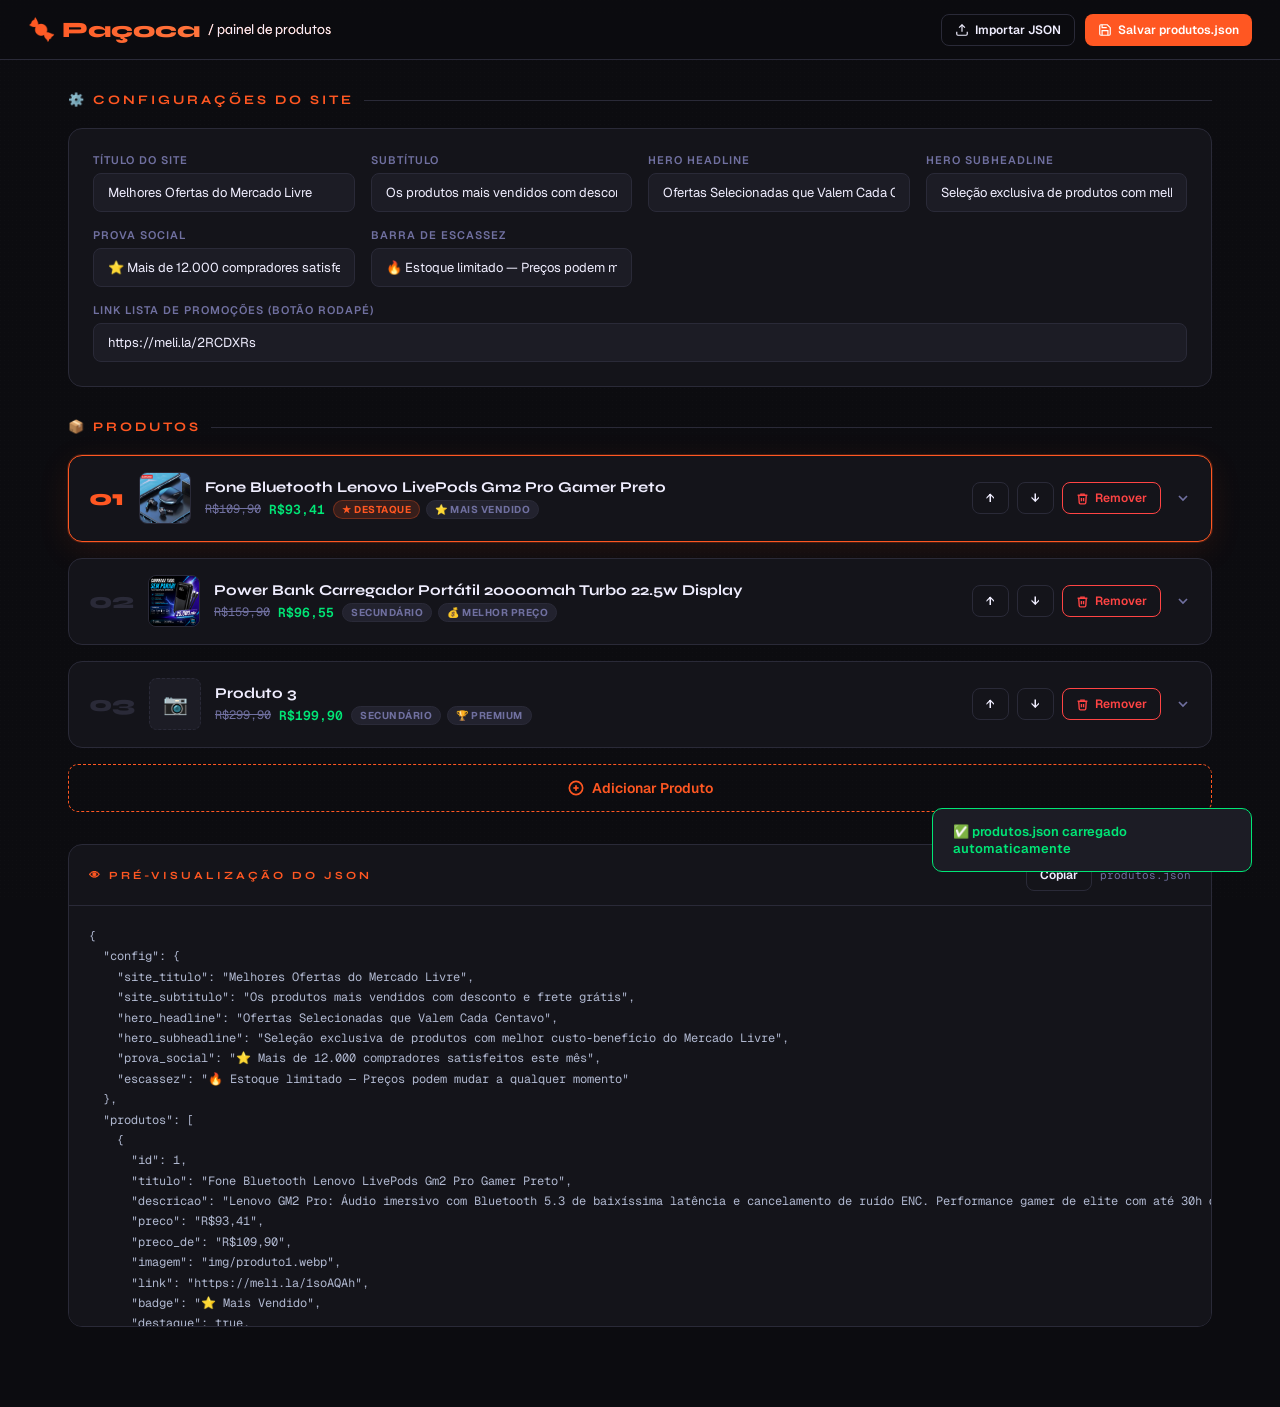
==== pacoca.html @ 9edb5cbd "inlc pacoca" ====
<!DOCTYPE html>
<html lang="pt-BR">
<head>
<meta charset="UTF-8"/>
<meta name="viewport" content="width=device-width,initial-scale=1"/>
<title>🍬 Paçoca — Painel de Produtos</title>
<link rel="preconnect" href="https://fonts.googleapis.com"/>
<link href="https://fonts.googleapis.com/css2?family=Syne:wght@700;800&family=Geist+Mono:wght@400;500&family=Geist:wght@400;500;600&display=swap" rel="stylesheet"/>
<style>
:root{
  --bg:#0c0c10;
  --surface:#14141a;
  --surface2:#1c1c25;
  --border:#2a2a38;
  --orange:#ff5722;
  --orange2:#ff8a50;
  --green:#00e676;
  --red:#ff4444;
  --yellow:#ffc107;
  --text:#f0eeff;
  --muted:#7070a0;
  --ft:'Syne',sans-serif;
  --fb:'Geist',sans-serif;
  --fm:'Geist Mono',monospace;
}
*,*::before,*::after{box-sizing:border-box;margin:0;padding:0}
html{scroll-behavior:smooth}
body{background:var(--bg);color:var(--text);font-family:var(--fb);min-height:100vh;overflow-x:hidden}
a{color:inherit;text-decoration:none}
input,textarea,select{font-family:var(--fb)}

/* ── GRID NOISE OVERLAY ── */
body::before{
  content:'';position:fixed;inset:0;
  background-image:url("data:image/svg+xml,%3Csvg xmlns='http://www.w3.org/2000/svg' width='4' height='4'%3E%3Crect width='1' height='1' fill='rgba(255,255,255,0.015)'/%3E%3C/svg%3E");
  pointer-events:none;z-index:0
}

/* ── HEADER ── */
.hdr{
  position:sticky;top:0;z-index:100;
  background:rgba(12,12,16,0.92);
  backdrop-filter:blur(16px);
  border-bottom:1px solid var(--border);
  padding:0 28px;
  display:flex;align-items:center;justify-content:space-between;
  height:60px;
}
.hdr-logo{
  font-family:var(--ft);font-size:22px;font-weight:800;
  background:linear-gradient(120deg,var(--orange),var(--orange2));
  -webkit-background-clip:text;-webkit-text-fill-color:transparent;
  display:flex;align-items:center;gap:8px
}
.hdr-logo span{-webkit-text-fill-color:var(--text);font-size:14px;font-weight:400;color:var(--muted)}
.hdr-actions{display:flex;gap:10px}

/* ── BUTTONS ── */
.btn{
  display:inline-flex;align-items:center;gap:6px;
  padding:9px 18px;border-radius:8px;
  font-family:var(--fb);font-size:13px;font-weight:600;
  cursor:pointer;border:none;transition:all .18s;white-space:nowrap
}
.btn-primary{background:var(--orange);color:#fff}
.btn-primary:hover{background:#e64a19;transform:translateY(-1px)}
.btn-ghost{background:transparent;color:var(--text);border:1px solid var(--border)}
.btn-ghost:hover{border-color:var(--orange);color:var(--orange)}
.btn-danger{background:transparent;color:var(--red);border:1px solid var(--red)}
.btn-danger:hover{background:var(--red);color:#fff}
.btn-sm{padding:7px 13px;font-size:12px}
.btn-green{background:var(--green);color:#000}
.btn-green:hover{background:#00c060}

/* ── MAIN LAYOUT ── */
.wrap{max-width:1200px;margin:0 auto;padding:32px 28px 80px;position:relative;z-index:1}

/* ── SECTION TITLE ── */
.sec-title{
  font-family:var(--ft);font-size:13px;font-weight:700;
  letter-spacing:3px;text-transform:uppercase;
  color:var(--orange);margin-bottom:20px;
  display:flex;align-items:center;gap:10px
}
.sec-title::after{content:'';flex:1;height:1px;background:var(--border)}

/* ── CONFIG CARD ── */
.config-card{
  background:var(--surface);border:1px solid var(--border);
  border-radius:14px;padding:24px;margin-bottom:32px
}
.config-grid{
  display:grid;grid-template-columns:repeat(auto-fit,minmax(260px,1fr));
  gap:16px
}

/* ── FORM FIELDS ── */
.field{display:flex;flex-direction:column;gap:6px}
.field label{
  font-size:11px;font-weight:600;letter-spacing:1px;
  text-transform:uppercase;color:var(--muted)
}
.field input,.field textarea,.field select{
  background:var(--surface2);border:1px solid var(--border);
  border-radius:8px;padding:10px 14px;
  color:var(--text);font-size:13px;outline:none;
  transition:border-color .18s
}
.field input:focus,.field textarea:focus,.field select:focus{border-color:var(--orange)}
.field textarea{resize:vertical;min-height:80px;line-height:1.5}
.field input::placeholder,.field textarea::placeholder{color:var(--muted)}

/* ── PRODUTOS LIST ── */
.produtos-list{display:flex;flex-direction:column;gap:16px}

/* ── PRODUTO CARD ── */
.prod-card{
  background:var(--surface);border:1px solid var(--border);
  border-radius:14px;overflow:hidden;
  transition:border-color .2s
}
.prod-card:hover{border-color:rgba(255,87,34,.35)}

.prod-card.is-destaque{
  border-color:var(--orange);
  box-shadow:0 0 0 1px rgba(255,87,34,.2),0 8px 32px rgba(255,87,34,.1)
}

.prod-header{
  display:flex;align-items:center;gap:14px;
  padding:16px 20px;cursor:pointer;
  border-bottom:1px solid transparent;
  transition:border-color .18s
}
.prod-card.open .prod-header{border-color:var(--border)}

.prod-num{
  font-family:var(--ft);font-size:22px;font-weight:800;
  color:var(--border);min-width:36px;line-height:1
}
.prod-card.is-destaque .prod-num{color:var(--orange)}

.prod-thumb{
  width:52px;height:52px;border-radius:8px;
  object-fit:cover;background:var(--surface2);
  border:1px solid var(--border);flex-shrink:0
}
.prod-thumb-empty{
  width:52px;height:52px;border-radius:8px;
  background:var(--surface2);border:1px dashed var(--border);
  flex-shrink:0;display:flex;align-items:center;justify-content:center;
  color:var(--muted);font-size:20px
}

.prod-info{flex:1;min-width:0}
.prod-name{
  font-family:var(--ft);font-size:15px;font-weight:700;
  white-space:nowrap;overflow:hidden;text-overflow:ellipsis;
  margin-bottom:4px
}
.prod-meta{display:flex;align-items:center;gap:8px;flex-wrap:wrap}
.prod-price{font-size:13px;color:var(--green);font-weight:600;font-family:var(--fm)}
.prod-price-old{font-size:12px;color:var(--muted);text-decoration:line-through;font-family:var(--fm)}

.prod-badges{display:flex;gap:6px;align-items:center}
.badge{
  font-size:10px;font-weight:700;letter-spacing:.5px;
  text-transform:uppercase;padding:2px 8px;border-radius:50px
}
.badge-dest{background:rgba(255,87,34,.15);color:var(--orange);border:1px solid rgba(255,87,34,.3)}
.badge-sec{background:rgba(112,112,160,.15);color:var(--muted);border:1px solid var(--border)}

.prod-actions{display:flex;gap:8px;flex-shrink:0}

.chevron{
  transition:transform .22s;color:var(--muted);
  display:flex;align-items:center
}
.prod-card.open .chevron{transform:rotate(180deg)}

/* ── PROD FORM ── */
.prod-form{
  padding:20px;
  display:none;
  flex-direction:column;gap:0
}
.prod-card.open .prod-form{display:flex}

.form-grid{
  display:grid;
  grid-template-columns:repeat(auto-fit,minmax(240px,1fr));
  gap:14px;margin-bottom:14px
}
.form-grid-3{grid-template-columns:1fr 1fr 1fr}
.form-full{grid-column:1/-1}

.form-section-label{
  font-size:10px;font-weight:700;letter-spacing:2px;
  text-transform:uppercase;color:var(--muted);
  padding:12px 0 8px;border-top:1px solid var(--border);
  margin-top:6px
}

/* checkbox destaque */
.destaque-toggle{
  display:flex;align-items:center;gap:10px;
  padding:12px 16px;border-radius:8px;
  background:var(--surface2);border:1px solid var(--border);
  cursor:pointer;transition:border-color .18s;
  font-size:13px;font-weight:500
}
.destaque-toggle:has(input:checked){
  border-color:var(--orange);background:rgba(255,87,34,.06)
}
.destaque-toggle input{accent-color:var(--orange);width:16px;height:16px}

/* imagem preview */
.img-field{display:flex;gap:12px;align-items:flex-start}
.img-preview-box{
  width:80px;height:80px;border-radius:8px;
  background:var(--surface2);border:1px dashed var(--border);
  overflow:hidden;flex-shrink:0;display:flex;align-items:center;
  justify-content:center;color:var(--muted);font-size:24px
}
.img-preview-box img{width:100%;height:100%;object-fit:cover}
.img-field .field{flex:1}

/* ── ADD BUTTON ── */
.add-wrap{
  display:flex;justify-content:center;
  margin-top:8px
}
.btn-add{
  display:flex;align-items:center;gap:8px;
  background:transparent;color:var(--orange);
  border:1.5px dashed var(--orange);
  border-radius:10px;padding:14px 28px;
  font-family:var(--fb);font-size:14px;font-weight:600;
  cursor:pointer;transition:all .18s;width:100%
  ;justify-content:center
}
.btn-add:hover{background:rgba(255,87,34,.06)}

/* ── TOAST ── */
.toast{
  position:fixed;bottom:28px;right:28px;z-index:999;
  background:var(--surface2);border:1px solid var(--border);
  border-radius:10px;padding:14px 20px;
  font-size:13px;font-weight:600;
  display:flex;align-items:center;gap:8px;
  transform:translateY(80px);opacity:0;
  transition:all .28s cubic-bezier(.34,1.56,.64,1);
  pointer-events:none;max-width:320px
}
.toast.show{transform:translateY(0);opacity:1}
.toast.ok{border-color:var(--green);color:var(--green)}
.toast.err{border-color:var(--red);color:var(--red)}

/* ── JSON PREVIEW ── */
.json-wrap{
  background:var(--surface);border:1px solid var(--border);
  border-radius:14px;overflow:hidden;margin-top:32px
}
.json-header{
  padding:14px 20px;border-bottom:1px solid var(--border);
  display:flex;align-items:center;justify-content:space-between
}
.json-header span{font-family:var(--fm);font-size:12px;color:var(--muted)}
#json-out{
  font-family:var(--fm);font-size:12px;line-height:1.7;
  padding:20px;color:#b0b8d0;max-height:420px;overflow:auto;
  white-space:pre;background:var(--surface)
}

/* ── EMPTY STATE ── */
.empty-img{
  text-align:center;padding:40px 20px;
  color:var(--muted);font-size:13px
}
.empty-img .ico{font-size:40px;margin-bottom:8px}

/* ── RESPONSIVE ── */
@media(max-width:600px){
  .wrap{padding:20px 16px 80px}
  .hdr{padding:0 16px}
  .form-grid-3{grid-template-columns:1fr 1fr}
  .prod-actions .btn span{display:none}
}
</style>
</head>
<body>

<!-- HEADER -->
<header class="hdr">
  <div class="hdr-logo">
    🍬 Paçoca
    <span>/ painel de produtos</span>
  </div>
  <div class="hdr-actions">
    <button class="btn btn-ghost btn-sm" onclick="importarJSON()">
      <svg width="14" height="14" viewBox="0 0 24 24" fill="none" stroke="currentColor" stroke-width="2"><path d="M21 15v4a2 2 0 0 1-2 2H5a2 2 0 0 1-2-2v-4"/><polyline points="17 8 12 3 7 8"/><line x1="12" y1="3" x2="12" y2="15"/></svg>
      Importar JSON
    </button>
    <button class="btn btn-primary btn-sm" onclick="salvarJSON()">
      <svg width="14" height="14" viewBox="0 0 24 24" fill="none" stroke="currentColor" stroke-width="2"><path d="M19 21H5a2 2 0 0 1-2-2V5a2 2 0 0 1 2-2h11l5 5v11a2 2 0 0 1-2 2z"/><polyline points="17 21 17 13 7 13 7 21"/><polyline points="7 3 7 8 15 8"/></svg>
      Salvar produtos.json
    </button>
  </div>
</header>

<div class="wrap">

  <!-- CONFIG GERAL -->
  <div class="sec-title">⚙️ Configurações do Site</div>
  <div class="config-card">
    <div class="config-grid">
      <div class="field">
        <label>Título do Site</label>
        <input id="cfg-titulo" type="text" placeholder="Melhores Ofertas do Mercado Livre"/>
      </div>
      <div class="field">
        <label>Subtítulo</label>
        <input id="cfg-subtitulo" type="text" placeholder="Os produtos mais vendidos..."/>
      </div>
      <div class="field">
        <label>Hero Headline</label>
        <input id="cfg-hero" type="text" placeholder="Ofertas Selecionadas..."/>
      </div>
      <div class="field">
        <label>Hero Subheadline</label>
        <input id="cfg-herosub" type="text" placeholder="Seleção exclusiva..."/>
      </div>
      <div class="field">
        <label>Prova Social</label>
        <input id="cfg-prova" type="text" placeholder="⭐ Mais de 12.000 compradores..."/>
      </div>
      <div class="field">
        <label>Barra de Escassez</label>
        <input id="cfg-escassez" type="text" placeholder="🔥 Estoque limitado..."/>
      </div>
      <div class="field" style="grid-column:1/-1">
        <label>Link Lista de Promoções (botão rodapé)</label>
        <input id="cfg-lista" type="url" placeholder="https://meli.la/..."/>
      </div>
    </div>
  </div>

  <!-- PRODUTOS -->
  <div class="sec-title">📦 Produtos</div>
  <div id="produtos-list" class="produtos-list"></div>

  <div class="add-wrap" style="margin-top:16px">
    <button class="btn-add" onclick="adicionarProduto()">
      <svg width="16" height="16" viewBox="0 0 24 24" fill="none" stroke="currentColor" stroke-width="2.5"><circle cx="12" cy="12" r="10"/><line x1="12" y1="8" x2="12" y2="16"/><line x1="8" y1="12" x2="16" y2="12"/></svg>
      Adicionar Produto
    </button>
  </div>

  <!-- JSON PREVIEW -->
  <div class="json-wrap">
    <div class="json-header">
      <div class="sec-title" style="margin:0;font-size:11px">👁 Pré-visualização do JSON</div>
      <div style="display:flex;gap:8px">
        <button class="btn btn-ghost btn-sm" onclick="copiarJSON()">Copiar</button>
        <span style="font-family:var(--fm);font-size:11px;color:var(--muted);align-self:center">produtos.json</span>
      </div>
    </div>
    <pre id="json-out">// Preencha os campos acima e clique em "Salvar" para gerar o JSON</pre>
  </div>

</div>

<!-- TOAST -->
<div class="toast" id="toast"></div>

<!-- INPUT IMPORTAR (hidden) -->
<input type="file" id="file-import" accept=".json" style="display:none" onchange="lerArquivo(event)"/>

<script>
/* =============================================
   ESTADO
   ============================================= */
let estado = {
  config: {
    site_titulo: 'Melhores Ofertas do Mercado Livre',
    site_subtitulo: 'Os produtos mais vendidos com desconto e frete grátis',
    hero_headline: 'Ofertas Selecionadas que Valem Cada Centavo',
    hero_subheadline: 'Seleção exclusiva de produtos com melhor custo-benefício do Mercado Livre',
    prova_social: '⭐ Mais de 12.000 compradores satisfeitos este mês',
    escassez: '🔥 Estoque limitado — Preços podem mudar a qualquer momento'
  },
  produtos: [],
  link_lista_promocoes: ''
};

let nextId = 10;

/* =============================================
   INIT — carrega produtos.json se estiver no mesmo servidor
   ============================================= */
window.addEventListener('DOMContentLoaded', async () => {
  // tenta carregar produtos.json automaticamente
  try {
    const r = await fetch('produtos.json');
    if (r.ok) {
      const data = await r.json();
      carregarEstado(data);
      toast('✅ produtos.json carregado automaticamente', 'ok');
    } else { throw new Error(); }
  } catch {
    // sem arquivo: cria exemplo vazio
    carregarEstado(estado);
  }
});

function carregarEstado(data) {
  if (data.config)  Object.assign(estado.config, data.config);
  if (data.produtos) estado.produtos = data.produtos.map(p => ({ ...p }));
  if (data.link_lista_promocoes) estado.link_lista_promocoes = data.link_lista_promocoes;

  // max id
  nextId = Math.max(0, ...estado.produtos.map(p => p.id || 0)) + 1;

  preencherConfig();
  renderizarTodos();
  atualizarJSON();
}

/* =============================================
   CONFIG
   ============================================= */
function preencherConfig() {
  const c = estado.config;
  setVal('cfg-titulo',   c.site_titulo);
  setVal('cfg-subtitulo',c.site_subtitulo);
  setVal('cfg-hero',     c.hero_headline);
  setVal('cfg-herosub',  c.hero_subheadline);
  setVal('cfg-prova',    c.prova_social);
  setVal('cfg-escassez', c.escassez);
  setVal('cfg-lista',    estado.link_lista_promocoes);
}

function lerConfig() {
  estado.config.site_titulo       = getVal('cfg-titulo');
  estado.config.site_subtitulo    = getVal('cfg-subtitulo');
  estado.config.hero_headline     = getVal('cfg-hero');
  estado.config.hero_subheadline  = getVal('cfg-herosub');
  estado.config.prova_social      = getVal('cfg-prova');
  estado.config.escassez          = getVal('cfg-escassez');
  estado.link_lista_promocoes     = getVal('cfg-lista');
}

// atualiza JSON ao digitar nos campos de config
['cfg-titulo','cfg-subtitulo','cfg-hero','cfg-herosub','cfg-prova','cfg-escassez','cfg-lista']
  .forEach(id => {
    document.getElementById(id)?.addEventListener('input', () => { lerConfig(); atualizarJSON(); });
  });

/* =============================================
   RENDERIZAR LISTA DE PRODUTOS
   ============================================= */
function renderizarTodos() {
  const lista = document.getElementById('produtos-list');
  lista.innerHTML = '';
  estado.produtos.forEach((p, i) => {
    lista.appendChild(criarCardProduto(p, i));
  });
}

function criarCardProduto(p, idx) {
  const isDestaque = !!p.destaque;
  const div = document.createElement('div');
  div.className = 'prod-card' + (isDestaque ? ' is-destaque' : '');
  div.id = 'prod-card-' + p.id;

  const thumbHtml = p.imagem
    ? `<img class="prod-thumb" src="${p.imagem}" alt="" onerror="this.style.display='none';this.nextElementSibling.style.display='flex'"/><div class="prod-thumb-empty" style="display:none">📷</div>`
    : `<div class="prod-thumb-empty">📷</div>`;

  div.innerHTML = `
    <div class="prod-header" onclick="toggleCard(${p.id})">
      <div class="prod-num">${String(idx + 1).padStart(2,'0')}</div>
      ${thumbHtml}
      <div class="prod-info">
        <div class="prod-name">${p.titulo || 'Novo Produto'}</div>
        <div class="prod-meta">
          ${p.preco_de ? `<span class="prod-price-old">${p.preco_de}</span>` : ''}
          ${p.preco    ? `<span class="prod-price">${p.preco}</span>` : ''}
          <div class="prod-badges">
            <span class="badge ${isDestaque ? 'badge-dest' : 'badge-sec'}">${isDestaque ? '★ Destaque' : 'Secundário'}</span>
            ${p.badge ? `<span class="badge badge-sec">${p.badge}</span>` : ''}
          </div>
        </div>
      </div>
      <div class="prod-actions">
        <button class="btn btn-ghost btn-sm" onclick="event.stopPropagation();moverProduto(${p.id},-1)" title="Mover para cima">↑</button>
        <button class="btn btn-ghost btn-sm" onclick="event.stopPropagation();moverProduto(${p.id},1)"  title="Mover para baixo">↓</button>
        <button class="btn btn-danger btn-sm" onclick="event.stopPropagation();removerProduto(${p.id})">
          <svg width="13" height="13" viewBox="0 0 24 24" fill="none" stroke="currentColor" stroke-width="2.5"><polyline points="3 6 5 6 21 6"/><path d="M19 6l-1 14a2 2 0 0 1-2 2H8a2 2 0 0 1-2-2L5 6"/><path d="M10 11v6"/><path d="M14 11v6"/><path d="M9 6V4h6v2"/></svg>
          <span>Remover</span>
        </button>
      </div>
      <div class="chevron">
        <svg width="16" height="16" viewBox="0 0 24 24" fill="none" stroke="currentColor" stroke-width="2.5"><polyline points="6 9 12 15 18 9"/></svg>
      </div>
    </div>

    <div class="prod-form" id="form-${p.id}">
      ${formProduto(p)}
    </div>
  `;

  return div;
}

function formProduto(p) {
  return `
    <!-- INFORMAÇÕES BÁSICAS -->
    <div class="form-section-label">Informações Básicas</div>
    <div class="form-grid">
      <div class="field form-full">
        <label>Título do Produto *</label>
        <input type="text" data-field="titulo" data-id="${p.id}"
          value="${esc(p.titulo)}" placeholder="Nome completo do produto"
          oninput="atualizarCampo(${p.id},'titulo',this.value)"/>
      </div>
      <div class="field form-full">
        <label>Descrição</label>
        <textarea data-field="descricao" data-id="${p.id}"
          placeholder="Descreva os benefícios e diferenciais do produto..."
          oninput="atualizarCampo(${p.id},'descricao',this.value)">${esc(p.descricao)}</textarea>
      </div>
    </div>

    <!-- IMAGEM -->
    <div class="form-section-label">Imagem do Produto</div>
    <div class="form-grid">
      <div class="field">
        <label>Nome do arquivo (pasta img/)</label>
        <div class="img-field">
          <div class="img-preview-box" id="prev-${p.id}">
            ${p.imagem ? `<img src="${p.imagem}" alt=""/>` : '📷'}
          </div>
          <div class="field" style="flex:1">
            <input type="text" data-field="imagem" data-id="${p.id}"
              value="${esc(p.imagem)}"
              placeholder="img/produto1.webp"
              oninput="atualizarImagem(${p.id},this.value)"/>
            <small style="color:var(--muted);font-size:11px;margin-top:4px">
              Formatos: .webp .png .jpg .jpeg<br/>
              Exemplo: img/fone-gamer.webp
            </small>
          </div>
        </div>
      </div>
    </div>

    <!-- PREÇO -->
    <div class="form-section-label">Preço</div>
    <div class="form-grid form-grid-3">
      <div class="field">
        <label>Preço atual *</label>
        <input type="text" data-field="preco" data-id="${p.id}"
          value="${esc(p.preco)}" placeholder="R$93,41"
          oninput="atualizarCampo(${p.id},'preco',this.value)"/>
      </div>
      <div class="field">
        <label>Preço de (riscado)</label>
        <input type="text" data-field="preco_de" data-id="${p.id}"
          value="${esc(p.preco_de)}" placeholder="R$109,90"
          oninput="atualizarCampo(${p.id},'preco_de',this.value)"/>
      </div>
      <div class="field">
        <label>Badge</label>
        <input type="text" data-field="badge" data-id="${p.id}"
          value="${esc(p.badge)}" placeholder="⭐ Mais Vendido"
          oninput="atualizarCampo(${p.id},'badge',this.value)"/>
      </div>
    </div>

    <!-- MICROCOPY -->
    <div class="form-grid">
      <div class="field form-full">
        <label>Microcopy (frete, entrega)</label>
        <input type="text" data-field="microcopy" data-id="${p.id}"
          value="${esc(p.microcopy)}" placeholder="Frete grátis para todo o Brasil com entrega expressa"
          oninput="atualizarCampo(${p.id},'microcopy',this.value)"/>
      </div>
    </div>

    <!-- LINKS -->
    <div class="form-section-label">Links</div>
    <div class="form-grid">
      <div class="field form-full">
        <label>Link Afiliado (botão "Ver Oferta") *</label>
        <input type="url" data-field="link" data-id="${p.id}"
          value="${esc(p.link)}" placeholder="https://meli.la/..."
          oninput="atualizarCampo(${p.id},'link',this.value)"/>
      </div>
      <div class="field">
        <label>Link Blog / Artigo</label>
        <input type="url" data-field="link_blog" data-id="${p.id}"
          value="${esc(p.link_blog)}" placeholder="https://..."
          oninput="atualizarCampo(${p.id},'link_blog',this.value)"/>
      </div>
      <div class="field">
        <label>Texto do botão Blog</label>
        <input type="text" data-field="texto_blog" data-id="${p.id}"
          value="${esc(p.texto_blog)}" placeholder="Saiba mais e veja as avaliações"
          oninput="atualizarCampo(${p.id},'texto_blog',this.value)"/>
      </div>
    </div>

    <!-- DESTAQUE -->
    <div class="form-section-label">Posicionamento</div>
    <div class="form-grid">
      <div>
        <label class="destaque-toggle">
          <input type="checkbox" ${p.destaque ? 'checked' : ''}
            onchange="toggleDestaque(${p.id},this.checked)"/>
          ★ Produto em Destaque (posição #1, layout grande)
        </label>
        <small style="color:var(--muted);font-size:11px;display:block;margin-top:6px;padding-left:2px">
          Apenas um produto pode ser destaque. Ao marcar este, o anterior perde o destaque.
        </small>
      </div>
    </div>
    <div style="height:4px"></div>
  `;
}

/* =============================================
   AÇÕES DOS CARDS
   ============================================= */
function toggleCard(id) {
  const card = document.getElementById('prod-card-' + id);
  card?.classList.toggle('open');
}

function atualizarCampo(id, campo, valor) {
  const p = estado.produtos.find(p => p.id === id);
  if (!p) return;
  p[campo] = valor;
  // atualiza header em tempo real
  const card = document.getElementById('prod-card-' + id);
  if (card) {
    if (campo === 'titulo') card.querySelector('.prod-name').textContent = valor || 'Novo Produto';
    if (campo === 'preco') {
      let el = card.querySelector('.prod-price');
      if (el) el.textContent = valor;
    }
    if (campo === 'preco_de') {
      let el = card.querySelector('.prod-price-old');
      if (el) el.textContent = valor;
    }
  }
  atualizarJSON();
}

function atualizarImagem(id, valor) {
  atualizarCampo(id, 'imagem', valor);
  // atualiza preview
  const prev = document.getElementById('prev-' + id);
  if (prev) {
    prev.innerHTML = valor
      ? `<img src="${valor}" alt="" onerror="this.parentElement.innerHTML='📷'"/>`
      : '📷';
  }
  // atualiza thumb no header
  const card = document.getElementById('prod-card-' + id);
  const thumb = card?.querySelector('.prod-thumb');
  if (thumb) thumb.src = valor;
}

function toggleDestaque(id, checked) {
  if (checked) {
    // remove destaque de todos
    estado.produtos.forEach(p => { p.destaque = false; });
  }
  const p = estado.produtos.find(p => p.id === id);
  if (p) p.destaque = checked;
  // re-renderiza para atualizar badges e classes
  renderizarTodos();
  // reabre o card que estava aberto
  const card = document.getElementById('prod-card-' + id);
  card?.classList.add('open');
  atualizarJSON();
}

function moverProduto(id, dir) {
  const idx = estado.produtos.findIndex(p => p.id === id);
  const novo = idx + dir;
  if (novo < 0 || novo >= estado.produtos.length) return;
  [estado.produtos[idx], estado.produtos[novo]] = [estado.produtos[novo], estado.produtos[idx]];
  renderizarTodos();
  atualizarJSON();
}

function removerProduto(id) {
  if (!confirm('Remover este produto?')) return;
  estado.produtos = estado.produtos.filter(p => p.id !== id);
  renderizarTodos();
  atualizarJSON();
  toast('🗑 Produto removido', 'ok');
}

function adicionarProduto() {
  const novo = {
    id:         nextId++,
    titulo:     '',
    descricao:  '',
    preco:      '',
    preco_de:   '',
    imagem:     '',
    link:       '',
    badge:      '',
    destaque:   false,
    microcopy:  '',
    link_blog:  '',
    texto_blog: 'Saiba mais e veja as avaliações'
  };
  estado.produtos.push(novo);
  renderizarTodos();
  atualizarJSON();
  // abre o novo card
  const card = document.getElementById('prod-card-' + novo.id);
  card?.classList.add('open');
  card?.scrollIntoView({ behavior: 'smooth', block: 'center' });
  toast('➕ Produto adicionado', 'ok');
}

/* =============================================
   JSON
   ============================================= */
function gerarJSON() {
  lerConfig();
  return JSON.stringify({
    config: { ...estado.config },
    produtos: estado.produtos.map(p => ({ ...p })),
    link_lista_promocoes: estado.link_lista_promocoes
  }, null, 2);
}

function atualizarJSON() {
  document.getElementById('json-out').textContent = gerarJSON();
}

function salvarJSON() {
  const json  = gerarJSON();
  const blob  = new Blob([json], { type: 'application/json' });
  const url   = URL.createObjectURL(blob);
  const a     = document.createElement('a');
  a.href      = url;
  a.download  = 'produtos.json';
  a.click();
  URL.revokeObjectURL(url);
  toast('💾 produtos.json baixado! Suba para o GitHub.', 'ok');
}

function copiarJSON() {
  navigator.clipboard.writeText(gerarJSON()).then(() => {
    toast('📋 JSON copiado!', 'ok');
  }).catch(() => toast('Erro ao copiar', 'err'));
}

function importarJSON() {
  document.getElementById('file-import').click();
}

function lerArquivo(e) {
  const file = e.target.files[0];
  if (!file) return;
  const reader = new FileReader();
  reader.onload = ev => {
    try {
      const data = JSON.parse(ev.target.result);
      carregarEstado(data);
      toast('✅ JSON importado com sucesso!', 'ok');
    } catch {
      toast('❌ JSON inválido', 'err');
    }
  };
  reader.readAsText(file);
  e.target.value = '';
}

/* =============================================
   UTILS
   ============================================= */
function esc(v) {
  return (v || '').replace(/"/g, '&quot;').replace(/</g,'&lt;').replace(/>/g,'&gt;');
}

function setVal(id, val) {
  const el = document.getElementById(id);
  if (el) el.value = val || '';
}
function getVal(id) {
  return document.getElementById(id)?.value || '';
}

let toastTimer;
function toast(msg, type = 'ok') {
  const el = document.getElementById('toast');
  el.textContent = msg;
  el.className   = 'toast show ' + type;
  clearTimeout(toastTimer);
  toastTimer = setTimeout(() => { el.classList.remove('show'); }, 3200);
}
</script>
</body>
</html>
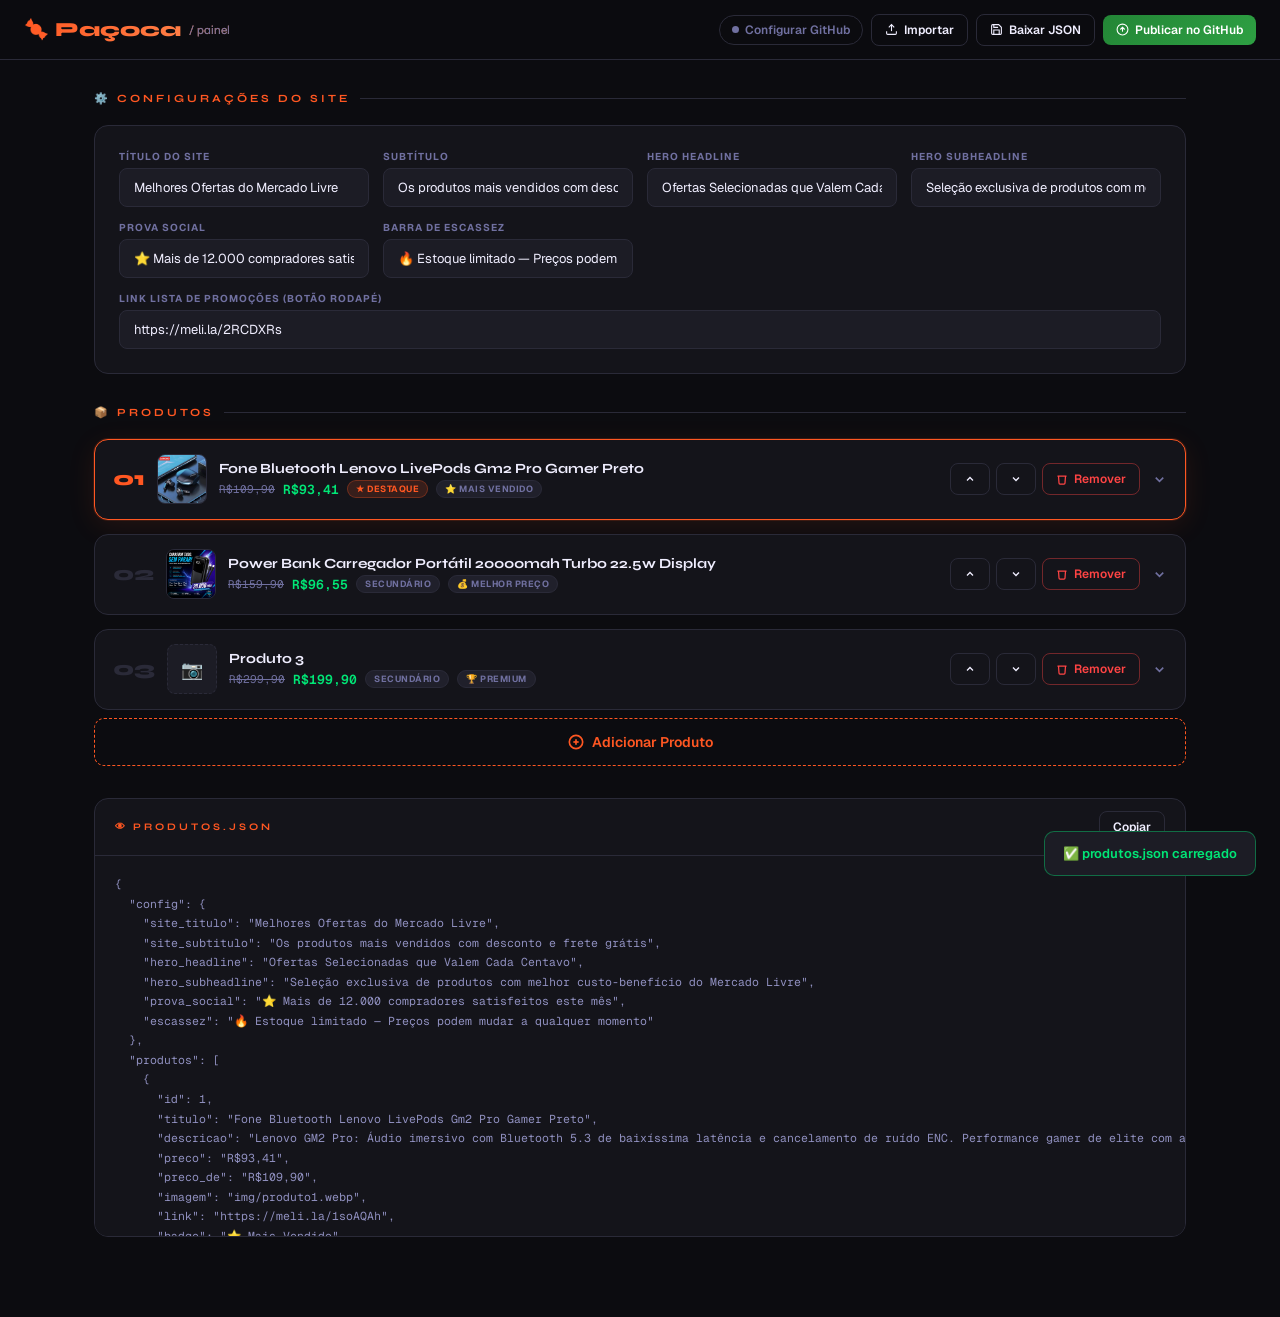
==== commit 777f4106: "adm" ====
--- a/pacoca.html
+++ b/pacoca.html
@@ -3,25 +3,16 @@
 <head>
 <meta charset="UTF-8"/>
 <meta name="viewport" content="width=device-width,initial-scale=1"/>
-<title>🍬 Paçoca — Painel de Produtos</title>
+<title>🍬 adm — Painel de Produtos</title>
 <link rel="preconnect" href="https://fonts.googleapis.com"/>
 <link href="https://fonts.googleapis.com/css2?family=Syne:wght@700;800&family=Geist+Mono:wght@400;500&family=Geist:wght@400;500;600&display=swap" rel="stylesheet"/>
 <style>
 :root{
-  --bg:#0c0c10;
-  --surface:#14141a;
-  --surface2:#1c1c25;
-  --border:#2a2a38;
-  --orange:#ff5722;
-  --orange2:#ff8a50;
-  --green:#00e676;
-  --red:#ff4444;
-  --yellow:#ffc107;
-  --text:#f0eeff;
-  --muted:#7070a0;
-  --ft:'Syne',sans-serif;
-  --fb:'Geist',sans-serif;
-  --fm:'Geist Mono',monospace;
+  --bg:#0c0c10;--surface:#14141a;--surface2:#1c1c25;
+  --border:#2a2a38;--orange:#ff5722;--orange2:#ff8a50;
+  --green:#00e676;--red:#ff4444;--yellow:#ffc107;
+  --text:#f0eeff;--muted:#7070a0;
+  --ft:'Syne',sans-serif;--fb:'Geist',sans-serif;--fm:'Geist Mono',monospace;
 }
 *,*::before,*::after{box-sizing:border-box;margin:0;padding:0}
 html{scroll-behavior:smooth}
@@ -29,36 +20,27 @@
 a{color:inherit;text-decoration:none}
 input,textarea,select{font-family:var(--fb)}
 
-/* ── GRID NOISE OVERLAY ── */
-body::before{
-  content:'';position:fixed;inset:0;
-  background-image:url("data:image/svg+xml,%3Csvg xmlns='http://www.w3.org/2000/svg' width='4' height='4'%3E%3Crect width='1' height='1' fill='rgba(255,255,255,0.015)'/%3E%3C/svg%3E");
-  pointer-events:none;z-index:0
-}
-
-/* ── HEADER ── */
+/* HEADER */
 .hdr{
   position:sticky;top:0;z-index:100;
-  background:rgba(12,12,16,0.92);
-  backdrop-filter:blur(16px);
+  background:rgba(12,12,16,.95);backdrop-filter:blur(16px);
   border-bottom:1px solid var(--border);
-  padding:0 28px;
-  display:flex;align-items:center;justify-content:space-between;
-  height:60px;
+  padding:0 24px;display:flex;align-items:center;
+  justify-content:space-between;height:60px;gap:12px
 }
 .hdr-logo{
-  font-family:var(--ft);font-size:22px;font-weight:800;
+  font-family:var(--ft);font-size:20px;font-weight:800;
   background:linear-gradient(120deg,var(--orange),var(--orange2));
   -webkit-background-clip:text;-webkit-text-fill-color:transparent;
-  display:flex;align-items:center;gap:8px
-}
-.hdr-logo span{-webkit-text-fill-color:var(--text);font-size:14px;font-weight:400;color:var(--muted)}
-.hdr-actions{display:flex;gap:10px}
-
-/* ── BUTTONS ── */
+  white-space:nowrap;display:flex;align-items:center;gap:8px
+}
+.hdr-logo small{-webkit-text-fill-color:var(--muted);font-size:12px;font-weight:400}
+.hdr-actions{display:flex;gap:8px;align-items:center;flex-wrap:wrap}
+
+/* BUTTONS */
 .btn{
   display:inline-flex;align-items:center;gap:6px;
-  padding:9px 18px;border-radius:8px;
+  padding:8px 16px;border-radius:8px;
   font-family:var(--fb);font-size:13px;font-weight:600;
   cursor:pointer;border:none;transition:all .18s;white-space:nowrap
 }
@@ -66,223 +48,228 @@
 .btn-primary:hover{background:#e64a19;transform:translateY(-1px)}
 .btn-ghost{background:transparent;color:var(--text);border:1px solid var(--border)}
 .btn-ghost:hover{border-color:var(--orange);color:var(--orange)}
-.btn-danger{background:transparent;color:var(--red);border:1px solid var(--red)}
+.btn-danger{background:transparent;color:var(--red);border:1px solid rgba(255,68,68,.4)}
 .btn-danger:hover{background:var(--red);color:#fff}
 .btn-sm{padding:7px 13px;font-size:12px}
-.btn-green{background:var(--green);color:#000}
-.btn-green:hover{background:#00c060}
-
-/* ── MAIN LAYOUT ── */
-.wrap{max-width:1200px;margin:0 auto;padding:32px 28px 80px;position:relative;z-index:1}
-
-/* ── SECTION TITLE ── */
+.btn-push{background:linear-gradient(135deg,#238636,#2ea043);color:#fff}
+.btn-push:hover{background:linear-gradient(135deg,#1a6128,#238636);transform:translateY(-1px)}
+.btn-push:disabled{opacity:.45;cursor:not-allowed;transform:none!important}
+
+/* GH STATUS BADGE */
+.gh-status{
+  display:flex;align-items:center;gap:6px;
+  font-size:12px;font-weight:600;padding:6px 12px;
+  border-radius:50px;border:1px solid var(--border);
+  color:var(--muted);cursor:pointer;transition:all .18s
+}
+.gh-status.ok{border-color:rgba(0,230,118,.35);color:var(--green)}
+.gh-status:hover{border-color:var(--orange);color:var(--orange)}
+.gh-dot{width:7px;height:7px;border-radius:50%;background:currentColor}
+
+/* WRAP */
+.wrap{max-width:1140px;margin:0 auto;padding:32px 24px 80px;position:relative}
+
+/* SECTION TITLE */
 .sec-title{
-  font-family:var(--ft);font-size:13px;font-weight:700;
-  letter-spacing:3px;text-transform:uppercase;
-  color:var(--orange);margin-bottom:20px;
-  display:flex;align-items:center;gap:10px
+  font-family:var(--ft);font-size:11px;font-weight:700;
+  letter-spacing:3px;text-transform:uppercase;color:var(--orange);
+  margin-bottom:20px;display:flex;align-items:center;gap:10px
 }
 .sec-title::after{content:'';flex:1;height:1px;background:var(--border)}
 
-/* ── CONFIG CARD ── */
+/* CONFIG CARD */
 .config-card{
   background:var(--surface);border:1px solid var(--border);
   border-radius:14px;padding:24px;margin-bottom:32px
 }
-.config-grid{
-  display:grid;grid-template-columns:repeat(auto-fit,minmax(260px,1fr));
-  gap:16px
-}
-
-/* ── FORM FIELDS ── */
-.field{display:flex;flex-direction:column;gap:6px}
-.field label{
-  font-size:11px;font-weight:600;letter-spacing:1px;
-  text-transform:uppercase;color:var(--muted)
-}
+.config-grid{display:grid;grid-template-columns:repeat(auto-fit,minmax(240px,1fr));gap:14px}
+
+/* FIELDS */
+.field{display:flex;flex-direction:column;gap:5px}
+.field label{font-size:10px;font-weight:700;letter-spacing:1px;text-transform:uppercase;color:var(--muted)}
 .field input,.field textarea,.field select{
   background:var(--surface2);border:1px solid var(--border);
   border-radius:8px;padding:10px 14px;
-  color:var(--text);font-size:13px;outline:none;
-  transition:border-color .18s
-}
-.field input:focus,.field textarea:focus,.field select:focus{border-color:var(--orange)}
-.field textarea{resize:vertical;min-height:80px;line-height:1.5}
+  color:var(--text);font-size:13px;outline:none;transition:border-color .18s
+}
+.field input:focus,.field textarea:focus{border-color:var(--orange)}
+.field textarea{resize:vertical;min-height:78px;line-height:1.5}
 .field input::placeholder,.field textarea::placeholder{color:var(--muted)}
-
-/* ── PRODUTOS LIST ── */
-.produtos-list{display:flex;flex-direction:column;gap:16px}
-
-/* ── PRODUTO CARD ── */
+.form-full{grid-column:1/-1}
+
+/* PRODUTOS LIST */
+.produtos-list{display:flex;flex-direction:column;gap:14px}
+
+/* PROD CARD */
 .prod-card{
   background:var(--surface);border:1px solid var(--border);
-  border-radius:14px;overflow:hidden;
-  transition:border-color .2s
-}
-.prod-card:hover{border-color:rgba(255,87,34,.35)}
-
+  border-radius:14px;overflow:hidden;transition:border-color .2s
+}
+.prod-card:hover{border-color:rgba(255,87,34,.3)}
 .prod-card.is-destaque{
   border-color:var(--orange);
-  box-shadow:0 0 0 1px rgba(255,87,34,.2),0 8px 32px rgba(255,87,34,.1)
+  box-shadow:0 0 0 1px rgba(255,87,34,.15),0 6px 28px rgba(255,87,34,.1)
 }
 
 .prod-header{
-  display:flex;align-items:center;gap:14px;
-  padding:16px 20px;cursor:pointer;
-  border-bottom:1px solid transparent;
-  transition:border-color .18s
-}
-.prod-card.open .prod-header{border-color:var(--border)}
+  display:flex;align-items:center;gap:12px;padding:14px 18px;
+  cursor:pointer;border-bottom:1px solid transparent;transition:border-color .18s
+}
+.prod-card.open .prod-header{border-bottom-color:var(--border)}
 
 .prod-num{
-  font-family:var(--ft);font-size:22px;font-weight:800;
-  color:var(--border);min-width:36px;line-height:1
+  font-family:var(--ft);font-size:20px;font-weight:800;
+  color:var(--border);min-width:32px;line-height:1
 }
 .prod-card.is-destaque .prod-num{color:var(--orange)}
 
 .prod-thumb{
-  width:52px;height:52px;border-radius:8px;
+  width:50px;height:50px;border-radius:8px;
   object-fit:cover;background:var(--surface2);
   border:1px solid var(--border);flex-shrink:0
 }
 .prod-thumb-empty{
-  width:52px;height:52px;border-radius:8px;
+  width:50px;height:50px;border-radius:8px;
   background:var(--surface2);border:1px dashed var(--border);
   flex-shrink:0;display:flex;align-items:center;justify-content:center;
-  color:var(--muted);font-size:20px
+  color:var(--muted);font-size:18px
 }
 
 .prod-info{flex:1;min-width:0}
 .prod-name{
-  font-family:var(--ft);font-size:15px;font-weight:700;
-  white-space:nowrap;overflow:hidden;text-overflow:ellipsis;
-  margin-bottom:4px
+  font-family:var(--ft);font-size:14px;font-weight:700;
+  white-space:nowrap;overflow:hidden;text-overflow:ellipsis;margin-bottom:3px
 }
 .prod-meta{display:flex;align-items:center;gap:8px;flex-wrap:wrap}
 .prod-price{font-size:13px;color:var(--green);font-weight:600;font-family:var(--fm)}
-.prod-price-old{font-size:12px;color:var(--muted);text-decoration:line-through;font-family:var(--fm)}
-
-.prod-badges{display:flex;gap:6px;align-items:center}
+.prod-price-old{font-size:11px;color:var(--muted);text-decoration:line-through;font-family:var(--fm)}
+
 .badge{
-  font-size:10px;font-weight:700;letter-spacing:.5px;
+  font-size:9px;font-weight:700;letter-spacing:.5px;
   text-transform:uppercase;padding:2px 8px;border-radius:50px
 }
 .badge-dest{background:rgba(255,87,34,.15);color:var(--orange);border:1px solid rgba(255,87,34,.3)}
-.badge-sec{background:rgba(112,112,160,.15);color:var(--muted);border:1px solid var(--border)}
-
-.prod-actions{display:flex;gap:8px;flex-shrink:0}
-
-.chevron{
-  transition:transform .22s;color:var(--muted);
-  display:flex;align-items:center
-}
+.badge-sec{background:rgba(112,112,160,.12);color:var(--muted);border:1px solid var(--border)}
+
+.prod-actions{display:flex;gap:6px;flex-shrink:0}
+
+.chevron{transition:transform .2s;color:var(--muted);display:flex;align-items:center}
 .prod-card.open .chevron{transform:rotate(180deg)}
 
-/* ── PROD FORM ── */
-.prod-form{
-  padding:20px;
-  display:none;
-  flex-direction:column;gap:0
-}
+/* PROD FORM */
+.prod-form{padding:20px;display:none;flex-direction:column;gap:0}
 .prod-card.open .prod-form{display:flex}
 
-.form-grid{
-  display:grid;
-  grid-template-columns:repeat(auto-fit,minmax(240px,1fr));
-  gap:14px;margin-bottom:14px
-}
+.form-grid{display:grid;grid-template-columns:repeat(auto-fit,minmax(220px,1fr));gap:12px;margin-bottom:12px}
 .form-grid-3{grid-template-columns:1fr 1fr 1fr}
-.form-full{grid-column:1/-1}
-
-.form-section-label{
-  font-size:10px;font-weight:700;letter-spacing:2px;
-  text-transform:uppercase;color:var(--muted);
-  padding:12px 0 8px;border-top:1px solid var(--border);
-  margin-top:6px
-}
-
-/* checkbox destaque */
+
+.form-sep{
+  font-size:10px;font-weight:700;letter-spacing:2px;text-transform:uppercase;
+  color:var(--muted);padding:10px 0 6px;
+  border-top:1px solid var(--border);margin-top:4px
+}
+
+/* DESTAQUE TOGGLE */
 .destaque-toggle{
   display:flex;align-items:center;gap:10px;
   padding:12px 16px;border-radius:8px;
   background:var(--surface2);border:1px solid var(--border);
-  cursor:pointer;transition:border-color .18s;
-  font-size:13px;font-weight:500
-}
-.destaque-toggle:has(input:checked){
-  border-color:var(--orange);background:rgba(255,87,34,.06)
-}
+  cursor:pointer;transition:border-color .18s;font-size:13px;font-weight:500
+}
+.destaque-toggle:has(input:checked){border-color:var(--orange);background:rgba(255,87,34,.06)}
 .destaque-toggle input{accent-color:var(--orange);width:16px;height:16px}
 
-/* imagem preview */
-.img-field{display:flex;gap:12px;align-items:flex-start}
+/* IMG PREVIEW */
+.img-row{display:flex;gap:12px;align-items:flex-start}
 .img-preview-box{
-  width:80px;height:80px;border-radius:8px;
+  width:76px;height:76px;border-radius:8px;
   background:var(--surface2);border:1px dashed var(--border);
   overflow:hidden;flex-shrink:0;display:flex;align-items:center;
-  justify-content:center;color:var(--muted);font-size:24px
+  justify-content:center;color:var(--muted);font-size:22px
 }
 .img-preview-box img{width:100%;height:100%;object-fit:cover}
-.img-field .field{flex:1}
-
-/* ── ADD BUTTON ── */
-.add-wrap{
-  display:flex;justify-content:center;
-  margin-top:8px
-}
+
+/* ADD BTN */
 .btn-add{
-  display:flex;align-items:center;gap:8px;
+  display:flex;align-items:center;justify-content:center;gap:8px;
   background:transparent;color:var(--orange);
-  border:1.5px dashed var(--orange);
-  border-radius:10px;padding:14px 28px;
-  font-family:var(--fb);font-size:14px;font-weight:600;
-  cursor:pointer;transition:all .18s;width:100%
-  ;justify-content:center
+  border:1.5px dashed var(--orange);border-radius:10px;
+  padding:14px 28px;font-family:var(--fb);font-size:14px;font-weight:600;
+  cursor:pointer;transition:all .18s;width:100%;margin-top:8px
 }
 .btn-add:hover{background:rgba(255,87,34,.06)}
 
-/* ── TOAST ── */
-.toast{
-  position:fixed;bottom:28px;right:28px;z-index:999;
-  background:var(--surface2);border:1px solid var(--border);
-  border-radius:10px;padding:14px 20px;
-  font-size:13px;font-weight:600;
-  display:flex;align-items:center;gap:8px;
-  transform:translateY(80px);opacity:0;
-  transition:all .28s cubic-bezier(.34,1.56,.64,1);
-  pointer-events:none;max-width:320px
-}
-.toast.show{transform:translateY(0);opacity:1}
-.toast.ok{border-color:var(--green);color:var(--green)}
-.toast.err{border-color:var(--red);color:var(--red)}
-
-/* ── JSON PREVIEW ── */
+/* MODAL */
+.modal-overlay{
+  position:fixed;inset:0;z-index:200;
+  background:rgba(0,0,0,.75);backdrop-filter:blur(8px);
+  display:none;align-items:center;justify-content:center;padding:20px
+}
+.modal-overlay.open{display:flex}
+.modal{
+  background:var(--surface);border:1px solid var(--border);
+  border-radius:16px;width:100%;max-width:540px;
+  animation:mIn .2s cubic-bezier(.34,1.56,.64,1)
+}
+@keyframes mIn{from{transform:scale(.92);opacity:0}to{transform:scale(1);opacity:1}}
+.modal-hdr{
+  padding:18px 24px;border-bottom:1px solid var(--border);
+  display:flex;align-items:center;justify-content:space-between
+}
+.modal-hdr h3{font-family:var(--ft);font-size:16px;font-weight:700}
+.modal-x{background:transparent;border:none;color:var(--muted);font-size:20px;cursor:pointer;line-height:1;padding:4px}
+.modal-x:hover{color:var(--text)}
+.modal-body{padding:22px 24px;display:flex;flex-direction:column;gap:14px}
+.modal-footer{padding:14px 24px;border-top:1px solid var(--border);display:flex;gap:10px;justify-content:flex-end}
+
+/* INFO BOX */
+.info-box{
+  background:rgba(255,193,7,.06);border:1px solid rgba(255,193,7,.2);
+  border-radius:8px;padding:12px 14px;
+  font-size:12px;color:#c8a84b;line-height:1.7
+}
+.info-box a{color:var(--yellow);text-decoration:underline}
+.info-box code{
+  background:rgba(255,255,255,.08);padding:1px 5px;
+  border-radius:4px;font-family:var(--fm);font-size:11px
+}
+
+/* JSON PREVIEW */
 .json-wrap{
   background:var(--surface);border:1px solid var(--border);
   border-radius:14px;overflow:hidden;margin-top:32px
 }
-.json-header{
-  padding:14px 20px;border-bottom:1px solid var(--border);
+.json-hdr{
+  padding:12px 20px;border-bottom:1px solid var(--border);
   display:flex;align-items:center;justify-content:space-between
 }
-.json-header span{font-family:var(--fm);font-size:12px;color:var(--muted)}
 #json-out{
-  font-family:var(--fm);font-size:12px;line-height:1.7;
-  padding:20px;color:#b0b8d0;max-height:420px;overflow:auto;
+  font-family:var(--fm);font-size:11.5px;line-height:1.7;
+  padding:18px 20px;color:#9090c0;max-height:380px;overflow:auto;
   white-space:pre;background:var(--surface)
 }
 
-/* ── EMPTY STATE ── */
-.empty-img{
-  text-align:center;padding:40px 20px;
-  color:var(--muted);font-size:13px
-}
-.empty-img .ico{font-size:40px;margin-bottom:8px}
-
-/* ── RESPONSIVE ── */
+/* TOAST */
+.toast{
+  position:fixed;bottom:24px;right:24px;z-index:999;
+  background:var(--surface2);border:1px solid var(--border);
+  border-radius:10px;padding:13px 18px;font-size:13px;font-weight:600;
+  display:flex;align-items:center;gap:8px;
+  transform:translateY(70px);opacity:0;
+  transition:all .26s cubic-bezier(.34,1.56,.64,1);
+  pointer-events:none;max-width:300px
+}
+.toast.show{transform:translateY(0);opacity:1}
+.toast.ok{border-color:rgba(0,230,118,.4);color:var(--green)}
+.toast.err{border-color:rgba(255,68,68,.4);color:var(--red)}
+
+.spin{display:inline-block;animation:spin .7s linear infinite}
+@keyframes spin{to{transform:rotate(360deg)}}
+
 @media(max-width:600px){
-  .wrap{padding:20px 16px 80px}
-  .hdr{padding:0 16px}
+  .wrap{padding:20px 14px 80px}
+  .hdr{padding:0 14px}
+  .hdr-logo small{display:none}
   .form-grid-3{grid-template-columns:1fr 1fr}
   .prod-actions .btn span{display:none}
 }
@@ -290,20 +277,24 @@
 </head>
 <body>
 
-<!-- HEADER -->
 <header class="hdr">
-  <div class="hdr-logo">
-    🍬 Paçoca
-    <span>/ painel de produtos</span>
-  </div>
+  <div class="hdr-logo">🍬 Paçoca <small>/ painel</small></div>
   <div class="hdr-actions">
+    <div class="gh-status" id="gh-status" onclick="abrirModalGH()">
+      <div class="gh-dot"></div>
+      <span id="gh-status-txt">Configurar GitHub</span>
+    </div>
     <button class="btn btn-ghost btn-sm" onclick="importarJSON()">
-      <svg width="14" height="14" viewBox="0 0 24 24" fill="none" stroke="currentColor" stroke-width="2"><path d="M21 15v4a2 2 0 0 1-2 2H5a2 2 0 0 1-2-2v-4"/><polyline points="17 8 12 3 7 8"/><line x1="12" y1="3" x2="12" y2="15"/></svg>
-      Importar JSON
+      <svg width="13" height="13" viewBox="0 0 24 24" fill="none" stroke="currentColor" stroke-width="2"><path d="M21 15v4a2 2 0 0 1-2 2H5a2 2 0 0 1-2-2v-4"/><polyline points="17 8 12 3 7 8"/><line x1="12" y1="3" x2="12" y2="15"/></svg>
+      <span>Importar</span>
     </button>
-    <button class="btn btn-primary btn-sm" onclick="salvarJSON()">
-      <svg width="14" height="14" viewBox="0 0 24 24" fill="none" stroke="currentColor" stroke-width="2"><path d="M19 21H5a2 2 0 0 1-2-2V5a2 2 0 0 1 2-2h11l5 5v11a2 2 0 0 1-2 2z"/><polyline points="17 21 17 13 7 13 7 21"/><polyline points="7 3 7 8 15 8"/></svg>
-      Salvar produtos.json
+    <button class="btn btn-ghost btn-sm" onclick="salvarJSON()">
+      <svg width="13" height="13" viewBox="0 0 24 24" fill="none" stroke="currentColor" stroke-width="2"><path d="M19 21H5a2 2 0 0 1-2-2V5a2 2 0 0 1 2-2h11l5 5v11a2 2 0 0 1-2 2z"/><polyline points="17 21 17 13 7 13 7 21"/><polyline points="7 3 7 8 15 8"/></svg>
+      <span>Baixar JSON</span>
+    </button>
+    <button class="btn btn-push btn-sm" id="btn-push" onclick="publicarGitHub()">
+      <svg width="13" height="13" viewBox="0 0 24 24" fill="none" stroke="currentColor" stroke-width="2"><circle cx="12" cy="12" r="10"/><polyline points="12 8 12 16"/><polyline points="8 12 12 8 16 12"/></svg>
+      <span>Publicar no GitHub</span>
     </button>
   </div>
 </header>
@@ -314,419 +305,387 @@
   <div class="sec-title">⚙️ Configurações do Site</div>
   <div class="config-card">
     <div class="config-grid">
-      <div class="field">
-        <label>Título do Site</label>
-        <input id="cfg-titulo" type="text" placeholder="Melhores Ofertas do Mercado Livre"/>
-      </div>
-      <div class="field">
-        <label>Subtítulo</label>
-        <input id="cfg-subtitulo" type="text" placeholder="Os produtos mais vendidos..."/>
-      </div>
-      <div class="field">
-        <label>Hero Headline</label>
-        <input id="cfg-hero" type="text" placeholder="Ofertas Selecionadas..."/>
-      </div>
-      <div class="field">
-        <label>Hero Subheadline</label>
-        <input id="cfg-herosub" type="text" placeholder="Seleção exclusiva..."/>
-      </div>
-      <div class="field">
-        <label>Prova Social</label>
-        <input id="cfg-prova" type="text" placeholder="⭐ Mais de 12.000 compradores..."/>
-      </div>
-      <div class="field">
-        <label>Barra de Escassez</label>
-        <input id="cfg-escassez" type="text" placeholder="🔥 Estoque limitado..."/>
-      </div>
-      <div class="field" style="grid-column:1/-1">
-        <label>Link Lista de Promoções (botão rodapé)</label>
-        <input id="cfg-lista" type="url" placeholder="https://meli.la/..."/>
-      </div>
+      <div class="field"><label>Título do Site</label>
+        <input id="cfg-titulo" type="text" placeholder="Melhores Ofertas do Mercado Livre"/></div>
+      <div class="field"><label>Subtítulo</label>
+        <input id="cfg-subtitulo" type="text" placeholder="Os produtos mais vendidos..."/></div>
+      <div class="field"><label>Hero Headline</label>
+        <input id="cfg-hero" type="text" placeholder="Ofertas Selecionadas..."/></div>
+      <div class="field"><label>Hero Subheadline</label>
+        <input id="cfg-herosub" type="text" placeholder="Seleção exclusiva..."/></div>
+      <div class="field"><label>Prova Social</label>
+        <input id="cfg-prova" type="text" placeholder="⭐ Mais de 12.000 compradores..."/></div>
+      <div class="field"><label>Barra de Escassez</label>
+        <input id="cfg-escassez" type="text" placeholder="🔥 Estoque limitado..."/></div>
+      <div class="field form-full"><label>Link Lista de Promoções (botão rodapé)</label>
+        <input id="cfg-lista" type="url" placeholder="https://meli.la/..."/></div>
     </div>
   </div>
 
   <!-- PRODUTOS -->
   <div class="sec-title">📦 Produtos</div>
   <div id="produtos-list" class="produtos-list"></div>
-
-  <div class="add-wrap" style="margin-top:16px">
-    <button class="btn-add" onclick="adicionarProduto()">
-      <svg width="16" height="16" viewBox="0 0 24 24" fill="none" stroke="currentColor" stroke-width="2.5"><circle cx="12" cy="12" r="10"/><line x1="12" y1="8" x2="12" y2="16"/><line x1="8" y1="12" x2="16" y2="12"/></svg>
-      Adicionar Produto
-    </button>
-  </div>
+  <button class="btn-add" onclick="adicionarProduto()">
+    <svg width="16" height="16" viewBox="0 0 24 24" fill="none" stroke="currentColor" stroke-width="2.5"><circle cx="12" cy="12" r="10"/><line x1="12" y1="8" x2="12" y2="16"/><line x1="8" y1="12" x2="16" y2="12"/></svg>
+    Adicionar Produto
+  </button>
 
   <!-- JSON PREVIEW -->
   <div class="json-wrap">
-    <div class="json-header">
-      <div class="sec-title" style="margin:0;font-size:11px">👁 Pré-visualização do JSON</div>
+    <div class="json-hdr">
+      <div class="sec-title" style="margin:0;font-size:10px">👁 produtos.json</div>
       <div style="display:flex;gap:8px">
         <button class="btn btn-ghost btn-sm" onclick="copiarJSON()">Copiar</button>
-        <span style="font-family:var(--fm);font-size:11px;color:var(--muted);align-self:center">produtos.json</span>
-      </div>
-    </div>
-    <pre id="json-out">// Preencha os campos acima e clique em "Salvar" para gerar o JSON</pre>
+      </div>
+    </div>
+    <pre id="json-out">// preencha os campos acima</pre>
   </div>
 
 </div>
 
+<!-- MODAL GITHUB -->
+<div class="modal-overlay" id="modal-gh" onclick="if(event.target===this)fecharModalGH()">
+  <div class="modal">
+    <div class="modal-hdr">
+      <h3>🔐 Configuração GitHub (segura)</h3>
+      <button class="modal-x" onclick="fecharModalGH()">✕</button>
+    </div>
+    <div class="modal-body">
+      <div class="info-box">
+        O token fica salvo no <strong>servidor Cloudflare Worker</strong> como variável de ambiente criptografada — nunca no seu browser.<br/><br/>
+        <strong>Passo 1 — Token GitHub:</strong><br/>
+        <a href="https://github.com/settings/tokens?type=beta" target="_blank">github.com → Settings → Developer Settings → Fine-grained tokens</a><br/>
+        → Repository access: seu repo → Permissions → Contents: <code>Read and write</code><br/><br/>
+        <strong>Passo 2 — Cloudflare Worker:</strong><br/>
+        Já deployou o <code>github-proxy-worker.js</code>? Cole a URL abaixo.<br/>
+        Ainda não? Veja o arquivo <code>github-proxy-worker.js</code> — instruções no topo.
+      </div>
+      <div class="field">
+        <label>URL do Cloudflare Worker (proxy seguro)</label>
+        <input id="gh-proxy" type="url" placeholder="https://github-proxy.SEU-USER.workers.dev"/>
+        <small style="color:var(--muted);font-size:11px;margin-top:3px">
+          Esta URL fica salva no seu browser. O token GitHub fica NO Worker, nunca aqui.
+        </small>
+      </div>
+      <div class="field">
+        <label>Usuário GitHub</label>
+        <input id="gh-owner" type="text" placeholder="seu-usuario-github"/>
+      </div>
+      <div class="field">
+        <label>Nome do Repositório</label>
+        <input id="gh-repo" type="text" placeholder="nome-do-repo"/>
+      </div>
+      <div class="field">
+        <label>Branch</label>
+        <input id="gh-branch" type="text" placeholder="main" value="main"/>
+      </div>
+      <div class="field">
+        <label>Caminho do arquivo no repositório</label>
+        <input id="gh-path" type="text" placeholder="produtos.json" value="produtos.json"/>
+      </div>
+    </div>
+    <div class="modal-footer">
+      <button class="btn btn-ghost" onclick="fecharModalGH()">Cancelar</button>
+      <button class="btn btn-primary" onclick="salvarConfigGH()">
+        <svg width="13" height="13" viewBox="0 0 24 24" fill="none" stroke="currentColor" stroke-width="2"><path d="M19 21H5a2 2 0 0 1-2-2V5a2 2 0 0 1 2-2h11l5 5v11a2 2 0 0 1-2 2z"/></svg>
+        Salvar
+      </button>
+    </div>
+  </div>
+</div>
+
+<!-- IMPORTAR -->
+<input type="file" id="file-import" accept=".json" style="display:none" onchange="lerArquivo(event)"/>
 <!-- TOAST -->
 <div class="toast" id="toast"></div>
-
-<!-- INPUT IMPORTAR (hidden) -->
-<input type="file" id="file-import" accept=".json" style="display:none" onchange="lerArquivo(event)"/>
 
 <script>
 /* =============================================
    ESTADO
    ============================================= */
 let estado = {
-  config: {
-    site_titulo: 'Melhores Ofertas do Mercado Livre',
-    site_subtitulo: 'Os produtos mais vendidos com desconto e frete grátis',
-    hero_headline: 'Ofertas Selecionadas que Valem Cada Centavo',
-    hero_subheadline: 'Seleção exclusiva de produtos com melhor custo-benefício do Mercado Livre',
-    prova_social: '⭐ Mais de 12.000 compradores satisfeitos este mês',
-    escassez: '🔥 Estoque limitado — Preços podem mudar a qualquer momento'
+  config:{
+    site_titulo:'Melhores Ofertas do Mercado Livre',
+    site_subtitulo:'Os produtos mais vendidos com desconto e frete grátis',
+    hero_headline:'Ofertas Selecionadas que Valem Cada Centavo',
+    hero_subheadline:'Seleção exclusiva de produtos com melhor custo-benefício do Mercado Livre',
+    prova_social:'⭐ Mais de 12.000 compradores satisfeitos este mês',
+    escassez:'🔥 Estoque limitado — Preços podem mudar a qualquer momento'
   },
-  produtos: [],
-  link_lista_promocoes: ''
+  produtos:[],
+  link_lista_promocoes:''
 };
-
 let nextId = 10;
+const GH_KEY = 'pacoca_gh_v2';
 
 /* =============================================
-   INIT — carrega produtos.json se estiver no mesmo servidor
+   INIT
    ============================================= */
 window.addEventListener('DOMContentLoaded', async () => {
-  // tenta carregar produtos.json automaticamente
+  atualizarStatusGH();
+  // tenta auto-carregar produtos.json do mesmo servidor
   try {
     const r = await fetch('produtos.json');
-    if (r.ok) {
-      const data = await r.json();
-      carregarEstado(data);
-      toast('✅ produtos.json carregado automaticamente', 'ok');
-    } else { throw new Error(); }
-  } catch {
-    // sem arquivo: cria exemplo vazio
-    carregarEstado(estado);
-  }
+    if (r.ok) { carregarEstado(await r.json()); toast('✅ produtos.json carregado', 'ok'); return; }
+  } catch {}
+  carregarEstado(estado);
 });
 
 function carregarEstado(data) {
-  if (data.config)  Object.assign(estado.config, data.config);
-  if (data.produtos) estado.produtos = data.produtos.map(p => ({ ...p }));
+  if (data.config)              Object.assign(estado.config, data.config);
+  if (data.produtos)            estado.produtos = data.produtos.map(p=>({...p}));
   if (data.link_lista_promocoes) estado.link_lista_promocoes = data.link_lista_promocoes;
-
-  // max id
-  nextId = Math.max(0, ...estado.produtos.map(p => p.id || 0)) + 1;
-
+  nextId = Math.max(0, ...estado.produtos.map(p=>p.id||0)) + 1;
   preencherConfig();
   renderizarTodos();
   atualizarJSON();
 }
 
 /* =============================================
-   CONFIG
+   CONFIG GERAL
    ============================================= */
 function preencherConfig() {
-  const c = estado.config;
-  setVal('cfg-titulo',   c.site_titulo);
-  setVal('cfg-subtitulo',c.site_subtitulo);
-  setVal('cfg-hero',     c.hero_headline);
-  setVal('cfg-herosub',  c.hero_subheadline);
-  setVal('cfg-prova',    c.prova_social);
-  setVal('cfg-escassez', c.escassez);
-  setVal('cfg-lista',    estado.link_lista_promocoes);
+  setVal('cfg-titulo',    estado.config.site_titulo);
+  setVal('cfg-subtitulo', estado.config.site_subtitulo);
+  setVal('cfg-hero',      estado.config.hero_headline);
+  setVal('cfg-herosub',   estado.config.hero_subheadline);
+  setVal('cfg-prova',     estado.config.prova_social);
+  setVal('cfg-escassez',  estado.config.escassez);
+  setVal('cfg-lista',     estado.link_lista_promocoes);
 }
 
 function lerConfig() {
-  estado.config.site_titulo       = getVal('cfg-titulo');
-  estado.config.site_subtitulo    = getVal('cfg-subtitulo');
-  estado.config.hero_headline     = getVal('cfg-hero');
-  estado.config.hero_subheadline  = getVal('cfg-herosub');
-  estado.config.prova_social      = getVal('cfg-prova');
-  estado.config.escassez          = getVal('cfg-escassez');
-  estado.link_lista_promocoes     = getVal('cfg-lista');
-}
-
-// atualiza JSON ao digitar nos campos de config
+  estado.config.site_titulo      = getVal('cfg-titulo');
+  estado.config.site_subtitulo   = getVal('cfg-subtitulo');
+  estado.config.hero_headline    = getVal('cfg-hero');
+  estado.config.hero_subheadline = getVal('cfg-herosub');
+  estado.config.prova_social     = getVal('cfg-prova');
+  estado.config.escassez         = getVal('cfg-escassez');
+  estado.link_lista_promocoes    = getVal('cfg-lista');
+}
+
 ['cfg-titulo','cfg-subtitulo','cfg-hero','cfg-herosub','cfg-prova','cfg-escassez','cfg-lista']
-  .forEach(id => {
-    document.getElementById(id)?.addEventListener('input', () => { lerConfig(); atualizarJSON(); });
-  });
+  .forEach(id => document.getElementById(id)?.addEventListener('input', ()=>{ lerConfig(); atualizarJSON(); }));
 
 /* =============================================
-   RENDERIZAR LISTA DE PRODUTOS
+   RENDER PRODUTOS
    ============================================= */
 function renderizarTodos() {
   const lista = document.getElementById('produtos-list');
   lista.innerHTML = '';
-  estado.produtos.forEach((p, i) => {
-    lista.appendChild(criarCardProduto(p, i));
-  });
-}
-
-function criarCardProduto(p, idx) {
-  const isDestaque = !!p.destaque;
+  estado.produtos.forEach((p, i) => lista.appendChild(criarCard(p, i)));
+}
+
+function criarCard(p, idx) {
+  const isDest = !!p.destaque;
   const div = document.createElement('div');
-  div.className = 'prod-card' + (isDestaque ? ' is-destaque' : '');
+  div.className = 'prod-card' + (isDest?' is-destaque':'');
   div.id = 'prod-card-' + p.id;
 
-  const thumbHtml = p.imagem
-    ? `<img class="prod-thumb" src="${p.imagem}" alt="" onerror="this.style.display='none';this.nextElementSibling.style.display='flex'"/><div class="prod-thumb-empty" style="display:none">📷</div>`
+  const thumb = p.imagem
+    ? `<img class="prod-thumb" src="${p.imagem}" alt=""
+         onerror="this.style.display='none';this.nextElementSibling.style.display='flex'"/>
+       <div class="prod-thumb-empty" style="display:none">📷</div>`
     : `<div class="prod-thumb-empty">📷</div>`;
 
   div.innerHTML = `
     <div class="prod-header" onclick="toggleCard(${p.id})">
-      <div class="prod-num">${String(idx + 1).padStart(2,'0')}</div>
-      ${thumbHtml}
+      <div class="prod-num">${String(idx+1).padStart(2,'0')}</div>
+      ${thumb}
       <div class="prod-info">
-        <div class="prod-name">${p.titulo || 'Novo Produto'}</div>
+        <div class="prod-name">${p.titulo||'Novo Produto'}</div>
         <div class="prod-meta">
-          ${p.preco_de ? `<span class="prod-price-old">${p.preco_de}</span>` : ''}
-          ${p.preco    ? `<span class="prod-price">${p.preco}</span>` : ''}
-          <div class="prod-badges">
-            <span class="badge ${isDestaque ? 'badge-dest' : 'badge-sec'}">${isDestaque ? '★ Destaque' : 'Secundário'}</span>
-            ${p.badge ? `<span class="badge badge-sec">${p.badge}</span>` : ''}
-          </div>
+          ${p.preco_de?`<span class="prod-price-old">${p.preco_de}</span>`:''}
+          ${p.preco   ?`<span class="prod-price">${p.preco}</span>`:''}
+          <span class="badge ${isDest?'badge-dest':'badge-sec'}">${isDest?'★ Destaque':'Secundário'}</span>
+          ${p.badge   ?`<span class="badge badge-sec">${p.badge}</span>`:''}
         </div>
       </div>
       <div class="prod-actions">
-        <button class="btn btn-ghost btn-sm" onclick="event.stopPropagation();moverProduto(${p.id},-1)" title="Mover para cima">↑</button>
-        <button class="btn btn-ghost btn-sm" onclick="event.stopPropagation();moverProduto(${p.id},1)"  title="Mover para baixo">↓</button>
-        <button class="btn btn-danger btn-sm" onclick="event.stopPropagation();removerProduto(${p.id})">
-          <svg width="13" height="13" viewBox="0 0 24 24" fill="none" stroke="currentColor" stroke-width="2.5"><polyline points="3 6 5 6 21 6"/><path d="M19 6l-1 14a2 2 0 0 1-2 2H8a2 2 0 0 1-2-2L5 6"/><path d="M10 11v6"/><path d="M14 11v6"/><path d="M9 6V4h6v2"/></svg>
+        <button class="btn btn-ghost btn-sm" onclick="event.stopPropagation();mover(${p.id},-1)" title="↑">
+          <svg width="12" height="12" viewBox="0 0 24 24" fill="none" stroke="currentColor" stroke-width="2.5"><polyline points="18 15 12 9 6 15"/></svg>
+        </button>
+        <button class="btn btn-ghost btn-sm" onclick="event.stopPropagation();mover(${p.id},1)" title="↓">
+          <svg width="12" height="12" viewBox="0 0 24 24" fill="none" stroke="currentColor" stroke-width="2.5"><polyline points="6 9 12 15 18 9"/></svg>
+        </button>
+        <button class="btn btn-danger btn-sm" onclick="event.stopPropagation();remover(${p.id})">
+          <svg width="12" height="12" viewBox="0 0 24 24" fill="none" stroke="currentColor" stroke-width="2.5"><polyline points="3 6 5 6 21 6"/><path d="M19 6l-1 14a2 2 0 0 1-2 2H8a2 2 0 0 1-2-2L5 6"/></svg>
           <span>Remover</span>
         </button>
       </div>
       <div class="chevron">
-        <svg width="16" height="16" viewBox="0 0 24 24" fill="none" stroke="currentColor" stroke-width="2.5"><polyline points="6 9 12 15 18 9"/></svg>
-      </div>
-    </div>
-
-    <div class="prod-form" id="form-${p.id}">
-      ${formProduto(p)}
-    </div>
-  `;
+        <svg width="15" height="15" viewBox="0 0 24 24" fill="none" stroke="currentColor" stroke-width="2.5"><polyline points="6 9 12 15 18 9"/></svg>
+      </div>
+    </div>
+    <div class="prod-form" id="form-${p.id}">${formHTML(p)}</div>`;
 
   return div;
 }
 
-function formProduto(p) {
+function formHTML(p) {
   return `
-    <!-- INFORMAÇÕES BÁSICAS -->
-    <div class="form-section-label">Informações Básicas</div>
-    <div class="form-grid">
-      <div class="field form-full">
-        <label>Título do Produto *</label>
-        <input type="text" data-field="titulo" data-id="${p.id}"
-          value="${esc(p.titulo)}" placeholder="Nome completo do produto"
-          oninput="atualizarCampo(${p.id},'titulo',this.value)"/>
-      </div>
-      <div class="field form-full">
-        <label>Descrição</label>
-        <textarea data-field="descricao" data-id="${p.id}"
-          placeholder="Descreva os benefícios e diferenciais do produto..."
-          oninput="atualizarCampo(${p.id},'descricao',this.value)">${esc(p.descricao)}</textarea>
-      </div>
-    </div>
-
-    <!-- IMAGEM -->
-    <div class="form-section-label">Imagem do Produto</div>
-    <div class="form-grid">
-      <div class="field">
-        <label>Nome do arquivo (pasta img/)</label>
-        <div class="img-field">
-          <div class="img-preview-box" id="prev-${p.id}">
-            ${p.imagem ? `<img src="${p.imagem}" alt=""/>` : '📷'}
-          </div>
-          <div class="field" style="flex:1">
-            <input type="text" data-field="imagem" data-id="${p.id}"
-              value="${esc(p.imagem)}"
-              placeholder="img/produto1.webp"
-              oninput="atualizarImagem(${p.id},this.value)"/>
-            <small style="color:var(--muted);font-size:11px;margin-top:4px">
-              Formatos: .webp .png .jpg .jpeg<br/>
-              Exemplo: img/fone-gamer.webp
-            </small>
-          </div>
+  <!-- BÁSICO -->
+  <div class="form-sep">Informações Básicas</div>
+  <div class="form-grid">
+    <div class="field form-full">
+      <label>Título do Produto *</label>
+      <input type="text" value="${esc(p.titulo)}" placeholder="Nome completo do produto"
+        oninput="campo(${p.id},'titulo',this.value)"/>
+    </div>
+    <div class="field form-full">
+      <label>Descrição</label>
+      <textarea placeholder="Benefícios e diferenciais..."
+        oninput="campo(${p.id},'descricao',this.value)">${esc(p.descricao)}</textarea>
+    </div>
+  </div>
+
+  <!-- IMAGEM -->
+  <div class="form-sep">Imagem</div>
+  <div class="form-grid">
+    <div class="field form-full">
+      <label>Arquivo na pasta img/ (ex: img/produto1.webp)</label>
+      <div class="img-row">
+        <div class="img-preview-box" id="prev-${p.id}">
+          ${p.imagem?`<img src="${p.imagem}" alt="" onerror="this.parentElement.innerHTML='📷'"/>`:'📷'}
         </div>
-      </div>
-    </div>
-
-    <!-- PREÇO -->
-    <div class="form-section-label">Preço</div>
-    <div class="form-grid form-grid-3">
-      <div class="field">
-        <label>Preço atual *</label>
-        <input type="text" data-field="preco" data-id="${p.id}"
-          value="${esc(p.preco)}" placeholder="R$93,41"
-          oninput="atualizarCampo(${p.id},'preco',this.value)"/>
-      </div>
-      <div class="field">
-        <label>Preço de (riscado)</label>
-        <input type="text" data-field="preco_de" data-id="${p.id}"
-          value="${esc(p.preco_de)}" placeholder="R$109,90"
-          oninput="atualizarCampo(${p.id},'preco_de',this.value)"/>
-      </div>
-      <div class="field">
-        <label>Badge</label>
-        <input type="text" data-field="badge" data-id="${p.id}"
-          value="${esc(p.badge)}" placeholder="⭐ Mais Vendido"
-          oninput="atualizarCampo(${p.id},'badge',this.value)"/>
-      </div>
-    </div>
-
-    <!-- MICROCOPY -->
-    <div class="form-grid">
-      <div class="field form-full">
-        <label>Microcopy (frete, entrega)</label>
-        <input type="text" data-field="microcopy" data-id="${p.id}"
-          value="${esc(p.microcopy)}" placeholder="Frete grátis para todo o Brasil com entrega expressa"
-          oninput="atualizarCampo(${p.id},'microcopy',this.value)"/>
-      </div>
-    </div>
-
-    <!-- LINKS -->
-    <div class="form-section-label">Links</div>
-    <div class="form-grid">
-      <div class="field form-full">
-        <label>Link Afiliado (botão "Ver Oferta") *</label>
-        <input type="url" data-field="link" data-id="${p.id}"
-          value="${esc(p.link)}" placeholder="https://meli.la/..."
-          oninput="atualizarCampo(${p.id},'link',this.value)"/>
-      </div>
-      <div class="field">
-        <label>Link Blog / Artigo</label>
-        <input type="url" data-field="link_blog" data-id="${p.id}"
-          value="${esc(p.link_blog)}" placeholder="https://..."
-          oninput="atualizarCampo(${p.id},'link_blog',this.value)"/>
-      </div>
-      <div class="field">
-        <label>Texto do botão Blog</label>
-        <input type="text" data-field="texto_blog" data-id="${p.id}"
-          value="${esc(p.texto_blog)}" placeholder="Saiba mais e veja as avaliações"
-          oninput="atualizarCampo(${p.id},'texto_blog',this.value)"/>
-      </div>
-    </div>
-
-    <!-- DESTAQUE -->
-    <div class="form-section-label">Posicionamento</div>
-    <div class="form-grid">
-      <div>
-        <label class="destaque-toggle">
-          <input type="checkbox" ${p.destaque ? 'checked' : ''}
-            onchange="toggleDestaque(${p.id},this.checked)"/>
-          ★ Produto em Destaque (posição #1, layout grande)
-        </label>
-        <small style="color:var(--muted);font-size:11px;display:block;margin-top:6px;padding-left:2px">
-          Apenas um produto pode ser destaque. Ao marcar este, o anterior perde o destaque.
-        </small>
-      </div>
-    </div>
-    <div style="height:4px"></div>
-  `;
+        <div class="field" style="flex:1">
+          <input type="text" value="${esc(p.imagem)}" placeholder="img/produto1.webp"
+            oninput="atualizarImg(${p.id},this.value)"/>
+          <small style="color:var(--muted);font-size:11px;margin-top:4px;display:block">
+            Formatos aceitos: .webp .png .jpg .jpeg<br/>
+            Arquivo deve estar na pasta <code style="font-family:monospace">img/</code> do repositório
+          </small>
+        </div>
+      </div>
+    </div>
+  </div>
+
+  <!-- PREÇO -->
+  <div class="form-sep">Preço e Badge</div>
+  <div class="form-grid form-grid-3">
+    <div class="field">
+      <label>Preço atual *</label>
+      <input type="text" value="${esc(p.preco)}" placeholder="R$93,41"
+        oninput="campo(${p.id},'preco',this.value)"/>
+    </div>
+    <div class="field">
+      <label>Preço de (riscado)</label>
+      <input type="text" value="${esc(p.preco_de)}" placeholder="R$109,90"
+        oninput="campo(${p.id},'preco_de',this.value)"/>
+    </div>
+    <div class="field">
+      <label>Badge</label>
+      <input type="text" value="${esc(p.badge)}" placeholder="⭐ Mais Vendido"
+        oninput="campo(${p.id},'badge',this.value)"/>
+    </div>
+  </div>
+  <div class="form-grid">
+    <div class="field form-full">
+      <label>Microcopy (frete / entrega)</label>
+      <input type="text" value="${esc(p.microcopy)}" placeholder="Frete grátis para todo o Brasil..."
+        oninput="campo(${p.id},'microcopy',this.value)"/>
+    </div>
+  </div>
+
+  <!-- LINKS -->
+  <div class="form-sep">Links</div>
+  <div class="form-grid">
+    <div class="field form-full">
+      <label>Link Afiliado — botão "Ver Oferta" *</label>
+      <input type="url" value="${esc(p.link)}" placeholder="https://meli.la/..."
+        oninput="campo(${p.id},'link',this.value)"/>
+    </div>
+    <div class="field">
+      <label>Link Blog / Artigo</label>
+      <input type="url" value="${esc(p.link_blog)}" placeholder="https://..."
+        oninput="campo(${p.id},'link_blog',this.value)"/>
+    </div>
+    <div class="field">
+      <label>Texto botão Blog</label>
+      <input type="text" value="${esc(p.texto_blog)}" placeholder="Saiba mais e veja as avaliações"
+        oninput="campo(${p.id},'texto_blog',this.value)"/>
+    </div>
+  </div>
+
+  <!-- POSICIONAMENTO -->
+  <div class="form-sep">Posicionamento</div>
+  <div class="form-grid">
+    <div>
+      <label class="destaque-toggle">
+        <input type="checkbox" ${p.destaque?'checked':''} onchange="toggleDest(${p.id},this.checked)"/>
+        ★ Produto Destaque — aparece como #1 com layout grande
+      </label>
+      <small style="color:var(--muted);font-size:11px;display:block;margin-top:6px">
+        Apenas um produto pode ser destaque. Marcar este remove o destaque dos demais.
+      </small>
+    </div>
+  </div>
+  <div style="height:6px"></div>`;
 }
 
 /* =============================================
-   AÇÕES DOS CARDS
+   AÇÕES DE CARD
    ============================================= */
-function toggleCard(id) {
-  const card = document.getElementById('prod-card-' + id);
-  card?.classList.toggle('open');
-}
-
-function atualizarCampo(id, campo, valor) {
-  const p = estado.produtos.find(p => p.id === id);
-  if (!p) return;
-  p[campo] = valor;
-  // atualiza header em tempo real
-  const card = document.getElementById('prod-card-' + id);
-  if (card) {
-    if (campo === 'titulo') card.querySelector('.prod-name').textContent = valor || 'Novo Produto';
-    if (campo === 'preco') {
-      let el = card.querySelector('.prod-price');
-      if (el) el.textContent = valor;
-    }
-    if (campo === 'preco_de') {
-      let el = card.querySelector('.prod-price-old');
-      if (el) el.textContent = valor;
-    }
+function toggleCard(id) { document.getElementById('prod-card-'+id)?.classList.toggle('open'); }
+
+function campo(id, key, val) {
+  const p = estado.produtos.find(p=>p.id===id); if(!p) return;
+  p[key] = val;
+  const card = document.getElementById('prod-card-'+id);
+  if(card) {
+    if(key==='titulo')   card.querySelector('.prod-name').textContent = val||'Novo Produto';
+    if(key==='preco')    { const el=card.querySelector('.prod-price');    if(el) el.textContent=val; }
+    if(key==='preco_de') { const el=card.querySelector('.prod-price-old'); if(el) el.textContent=val; }
   }
   atualizarJSON();
 }
 
-function atualizarImagem(id, valor) {
-  atualizarCampo(id, 'imagem', valor);
-  // atualiza preview
-  const prev = document.getElementById('prev-' + id);
-  if (prev) {
-    prev.innerHTML = valor
-      ? `<img src="${valor}" alt="" onerror="this.parentElement.innerHTML='📷'"/>`
-      : '📷';
-  }
-  // atualiza thumb no header
-  const card = document.getElementById('prod-card-' + id);
-  const thumb = card?.querySelector('.prod-thumb');
-  if (thumb) thumb.src = valor;
-}
-
-function toggleDestaque(id, checked) {
-  if (checked) {
-    // remove destaque de todos
-    estado.produtos.forEach(p => { p.destaque = false; });
-  }
-  const p = estado.produtos.find(p => p.id === id);
-  if (p) p.destaque = checked;
-  // re-renderiza para atualizar badges e classes
+function atualizarImg(id, val) {
+  campo(id,'imagem',val);
+  const prev = document.getElementById('prev-'+id);
+  if(prev) prev.innerHTML = val
+    ? `<img src="${val}" alt="" onerror="this.parentElement.innerHTML='📷'"/>`
+    : '📷';
+  const thumb = document.querySelector('#prod-card-'+id+' .prod-thumb');
+  if(thumb) thumb.src = val;
+}
+
+function toggleDest(id, checked) {
+  if(checked) estado.produtos.forEach(p=>{ p.destaque=false; });
+  const p = estado.produtos.find(p=>p.id===id);
+  if(p) p.destaque = checked;
   renderizarTodos();
-  // reabre o card que estava aberto
-  const card = document.getElementById('prod-card-' + id);
-  card?.classList.add('open');
+  document.getElementById('prod-card-'+id)?.classList.add('open');
   atualizarJSON();
 }
 
-function moverProduto(id, dir) {
-  const idx = estado.produtos.findIndex(p => p.id === id);
-  const novo = idx + dir;
-  if (novo < 0 || novo >= estado.produtos.length) return;
-  [estado.produtos[idx], estado.produtos[novo]] = [estado.produtos[novo], estado.produtos[idx]];
-  renderizarTodos();
-  atualizarJSON();
-}
-
-function removerProduto(id) {
-  if (!confirm('Remover este produto?')) return;
-  estado.produtos = estado.produtos.filter(p => p.id !== id);
-  renderizarTodos();
-  atualizarJSON();
-  toast('🗑 Produto removido', 'ok');
+function mover(id, dir) {
+  const i = estado.produtos.findIndex(p=>p.id===id);
+  const j = i+dir;
+  if(j<0||j>=estado.produtos.length) return;
+  [estado.produtos[i],estado.produtos[j]] = [estado.produtos[j],estado.produtos[i]];
+  renderizarTodos(); atualizarJSON();
+}
+
+function remover(id) {
+  if(!confirm('Remover este produto?')) return;
+  estado.produtos = estado.produtos.filter(p=>p.id!==id);
+  renderizarTodos(); atualizarJSON();
+  toast('🗑 Produto removido','ok');
 }
 
 function adicionarProduto() {
   const novo = {
-    id:         nextId++,
-    titulo:     '',
-    descricao:  '',
-    preco:      '',
-    preco_de:   '',
-    imagem:     '',
-    link:       '',
-    badge:      '',
-    destaque:   false,
-    microcopy:  '',
-    link_blog:  '',
-    texto_blog: 'Saiba mais e veja as avaliações'
+    id:nextId++, titulo:'', descricao:'', preco:'', preco_de:'',
+    imagem:'', link:'', badge:'', destaque:false,
+    microcopy:'', link_blog:'', texto_blog:'Saiba mais e veja as avaliações'
   };
   estado.produtos.push(novo);
-  renderizarTodos();
-  atualizarJSON();
-  // abre o novo card
-  const card = document.getElementById('prod-card-' + novo.id);
+  renderizarTodos(); atualizarJSON();
+  const card = document.getElementById('prod-card-'+novo.id);
   card?.classList.add('open');
-  card?.scrollIntoView({ behavior: 'smooth', block: 'center' });
-  toast('➕ Produto adicionado', 'ok');
+  card?.scrollIntoView({behavior:'smooth',block:'center'});
+  toast('➕ Produto adicionado','ok');
 }
 
 /* =============================================
@@ -735,77 +694,146 @@
 function gerarJSON() {
   lerConfig();
   return JSON.stringify({
-    config: { ...estado.config },
-    produtos: estado.produtos.map(p => ({ ...p })),
-    link_lista_promocoes: estado.link_lista_promocoes
+    config:{...estado.config},
+    produtos:estado.produtos.map(p=>({...p})),
+    link_lista_promocoes:estado.link_lista_promocoes
   }, null, 2);
 }
-
-function atualizarJSON() {
-  document.getElementById('json-out').textContent = gerarJSON();
-}
+function atualizarJSON() { document.getElementById('json-out').textContent = gerarJSON(); }
 
 function salvarJSON() {
-  const json  = gerarJSON();
-  const blob  = new Blob([json], { type: 'application/json' });
-  const url   = URL.createObjectURL(blob);
-  const a     = document.createElement('a');
-  a.href      = url;
-  a.download  = 'produtos.json';
-  a.click();
+  const blob = new Blob([gerarJSON()],{type:'application/json'});
+  const url  = URL.createObjectURL(blob);
+  const a    = document.createElement('a');
+  a.href=url; a.download='produtos.json'; a.click();
   URL.revokeObjectURL(url);
-  toast('💾 produtos.json baixado! Suba para o GitHub.', 'ok');
+  toast('💾 produtos.json baixado!','ok');
 }
 
 function copiarJSON() {
-  navigator.clipboard.writeText(gerarJSON()).then(() => {
-    toast('📋 JSON copiado!', 'ok');
-  }).catch(() => toast('Erro ao copiar', 'err'));
-}
-
-function importarJSON() {
-  document.getElementById('file-import').click();
-}
+  navigator.clipboard.writeText(gerarJSON())
+    .then(()=>toast('📋 Copiado!','ok'))
+    .catch(()=>toast('Erro ao copiar','err'));
+}
+
+function importarJSON() { document.getElementById('file-import').click(); }
 
 function lerArquivo(e) {
-  const file = e.target.files[0];
-  if (!file) return;
-  const reader = new FileReader();
-  reader.onload = ev => {
-    try {
-      const data = JSON.parse(ev.target.result);
-      carregarEstado(data);
-      toast('✅ JSON importado com sucesso!', 'ok');
-    } catch {
-      toast('❌ JSON inválido', 'err');
-    }
+  const file=e.target.files[0]; if(!file) return;
+  const r=new FileReader();
+  r.onload=ev=>{ try{ carregarEstado(JSON.parse(ev.target.result)); toast('✅ Importado!','ok'); }
+                 catch{ toast('❌ JSON inválido','err'); } };
+  r.readAsText(file); e.target.value='';
+}
+
+/* =============================================
+   GITHUB CONFIG — só proxy URL + owner/repo
+   Token fica NO Worker, nunca aqui
+   ============================================= */
+function carregarCfgGH() {
+  try{ return JSON.parse(localStorage.getItem(GH_KEY))||{}; }catch{ return {}; }
+}
+
+function atualizarStatusGH() {
+  const cfg=carregarCfgGH();
+  const el=document.getElementById('gh-status');
+  const txt=document.getElementById('gh-status-txt');
+  if(cfg.proxy && cfg.owner && cfg.repo) {
+    el.classList.add('ok');
+    txt.textContent=cfg.owner+'/'+cfg.repo;
+  } else {
+    el.classList.remove('ok');
+    txt.textContent='Configurar GitHub';
+  }
+}
+
+function abrirModalGH() {
+  const cfg=carregarCfgGH();
+  setVal('gh-proxy',  cfg.proxy  ||'');
+  setVal('gh-owner',  cfg.owner  ||'');
+  setVal('gh-repo',   cfg.repo   ||'');
+  setVal('gh-branch', cfg.branch ||'main');
+  setVal('gh-path',   cfg.path   ||'produtos.json');
+  document.getElementById('modal-gh').classList.add('open');
+}
+
+function fecharModalGH() { document.getElementById('modal-gh').classList.remove('open'); }
+
+function salvarConfigGH() {
+  const cfg={
+    proxy:  getVal('gh-proxy').replace(/\/$/,''),
+    owner:  getVal('gh-owner'),
+    repo:   getVal('gh-repo'),
+    branch: getVal('gh-branch')||'main',
+    path:   getVal('gh-path')  ||'produtos.json',
   };
-  reader.readAsText(file);
-  e.target.value = '';
+  if(!cfg.proxy||!cfg.owner||!cfg.repo){
+    toast('⚠️ Preencha URL do Worker, usuário e repositório','err'); return;
+  }
+  localStorage.setItem(GH_KEY, JSON.stringify(cfg));
+  fecharModalGH();
+  atualizarStatusGH();
+  toast('✅ Configuração salva!','ok');
+}
+
+/* =============================================
+   PUBLICAR VIA PROXY (token seguro no Worker)
+   ============================================= */
+async function publicarGitHub() {
+  const cfg=carregarCfgGH();
+  if(!cfg.proxy||!cfg.owner||!cfg.repo){
+    toast('⚠️ Configure o GitHub primeiro','err'); abrirModalGH(); return;
+  }
+
+  const btn=document.getElementById('btn-push');
+  btn.disabled=true;
+  btn.innerHTML='<span class="spin">↻</span> <span>Publicando...</span>';
+
+  const json   = gerarJSON();
+  // btoa com suporte a UTF-8
+  const base64 = btoa(unescape(encodeURIComponent(json)));
+
+  try {
+    const resp = await fetch(cfg.proxy, {
+      method:'POST',
+      headers:{'Content-Type':'application/json'},
+      body: JSON.stringify({
+        owner:   cfg.owner,
+        repo:    cfg.repo,
+        branch:  cfg.branch||'main',
+        path:    cfg.path||'produtos.json',
+        content: base64,
+        message: `chore: atualiza produtos.json via Paçoca [${new Date().toLocaleString('pt-BR')}]`
+      })
+    });
+
+    const data = await resp.json().catch(()=>({}));
+
+    if(!resp.ok) throw new Error(data.error||'Erro '+resp.status);
+
+    toast('🚀 Publicado! Site atualiza em ~30s','ok');
+
+  } catch(e) {
+    console.error(e);
+    toast('❌ '+e.message,'err');
+  } finally {
+    btn.disabled=false;
+    btn.innerHTML=`<svg width="13" height="13" viewBox="0 0 24 24" fill="none" stroke="currentColor" stroke-width="2"><circle cx="12" cy="12" r="10"/><polyline points="12 8 12 16"/><polyline points="8 12 12 8 16 12"/></svg> <span>Publicar no GitHub</span>`;
+  }
 }
 
 /* =============================================
    UTILS
    ============================================= */
-function esc(v) {
-  return (v || '').replace(/"/g, '&quot;').replace(/</g,'&lt;').replace(/>/g,'&gt;');
-}
-
-function setVal(id, val) {
-  const el = document.getElementById(id);
-  if (el) el.value = val || '';
-}
-function getVal(id) {
-  return document.getElementById(id)?.value || '';
-}
-
-let toastTimer;
-function toast(msg, type = 'ok') {
-  const el = document.getElementById('toast');
-  el.textContent = msg;
-  el.className   = 'toast show ' + type;
-  clearTimeout(toastTimer);
-  toastTimer = setTimeout(() => { el.classList.remove('show'); }, 3200);
+function esc(v){ return (v||'').replace(/&/g,'&amp;').replace(/"/g,'&quot;').replace(/</g,'&lt;').replace(/>/g,'&gt;'); }
+function setVal(id,v){ const el=document.getElementById(id); if(el) el.value=v||''; }
+function getVal(id){ return document.getElementById(id)?.value||''; }
+
+let _tt;
+function toast(msg,type='ok'){
+  const el=document.getElementById('toast');
+  el.textContent=msg; el.className='toast show '+type;
+  clearTimeout(_tt); _tt=setTimeout(()=>el.classList.remove('show'),3400);
 }
 </script>
 </body>
